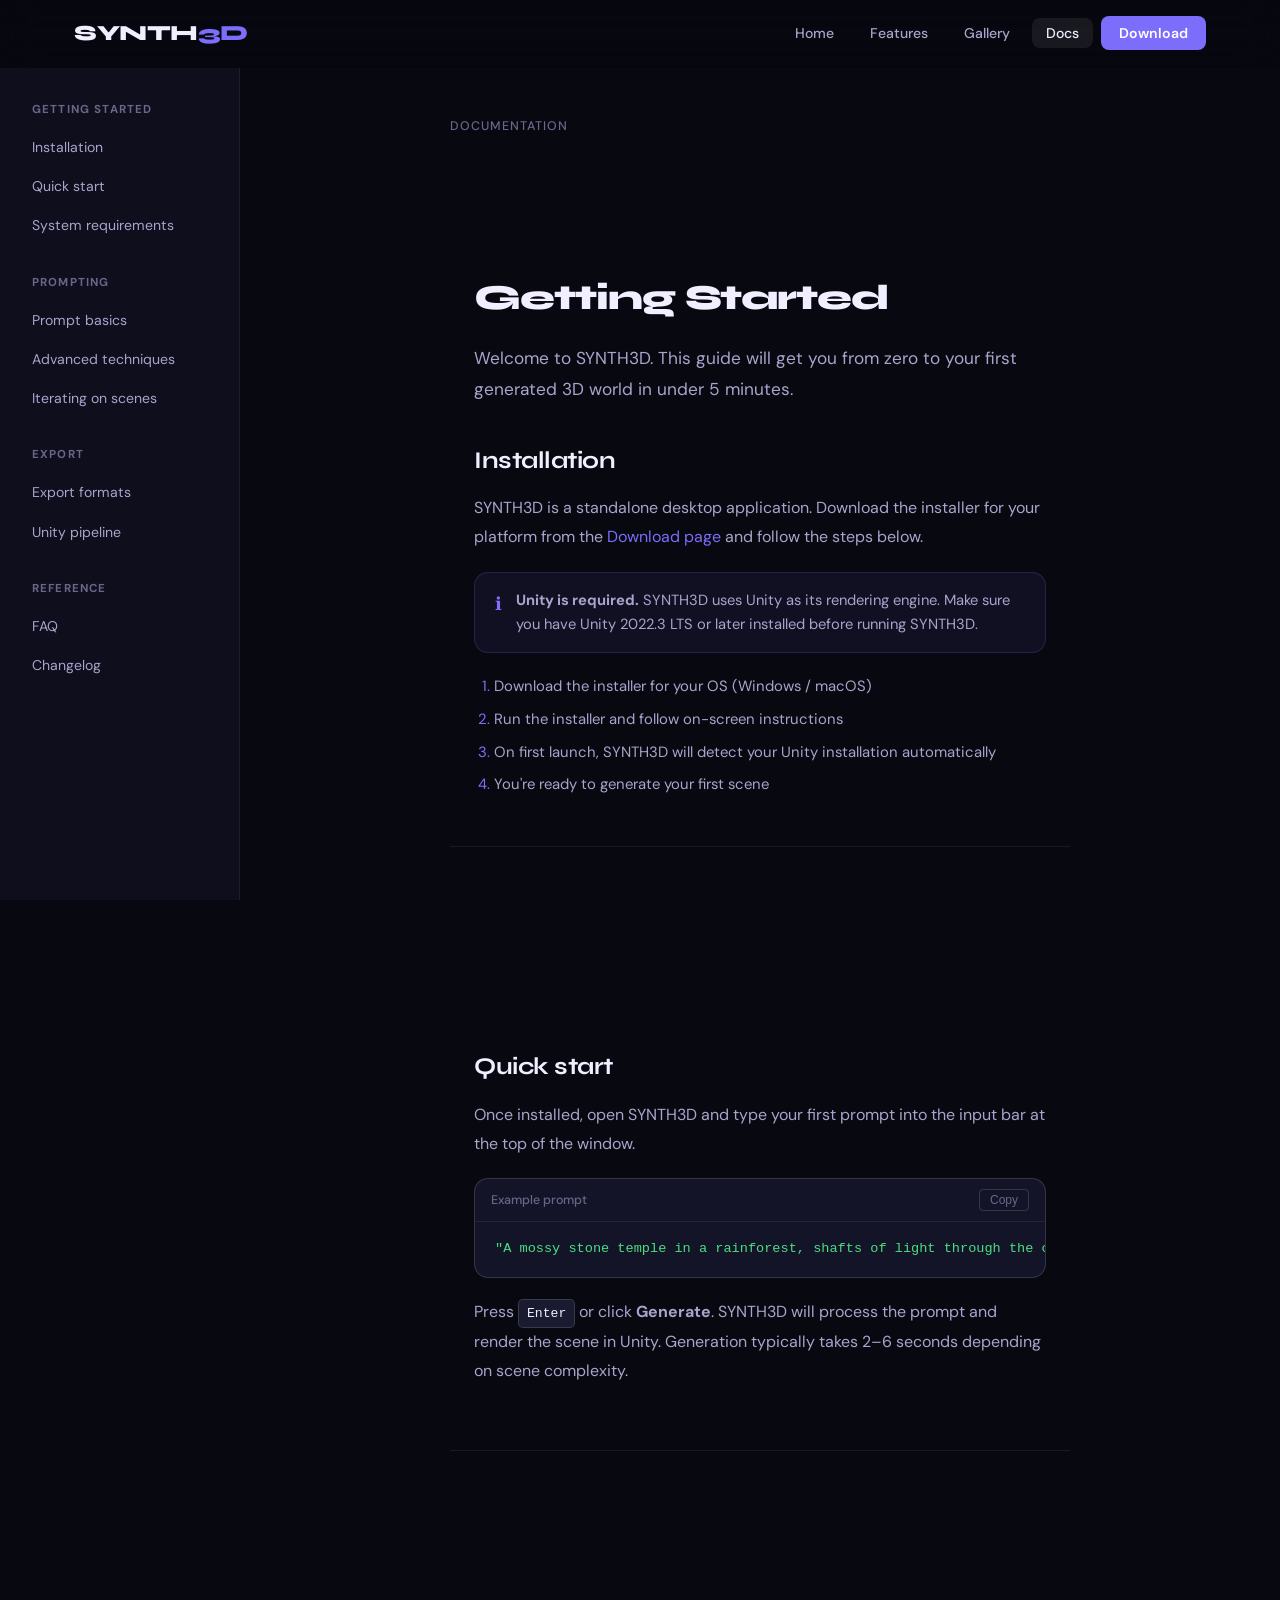
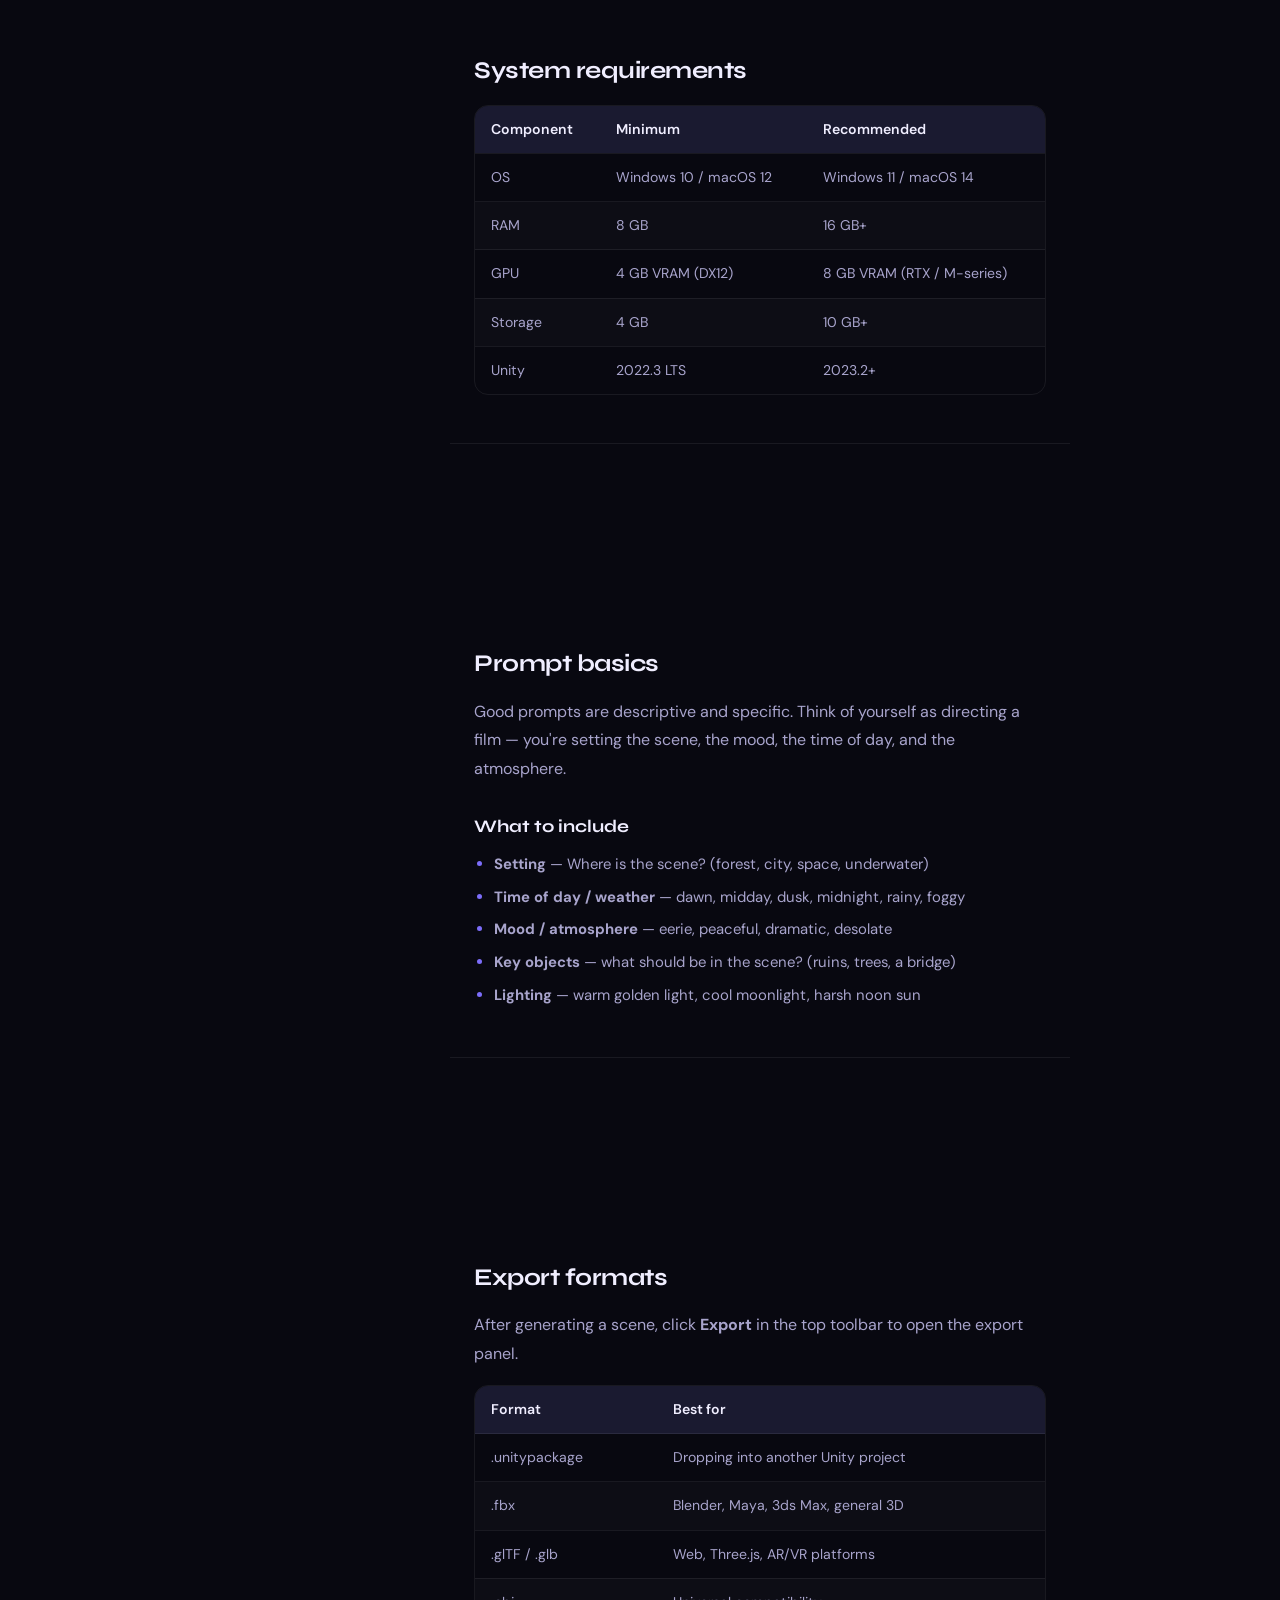
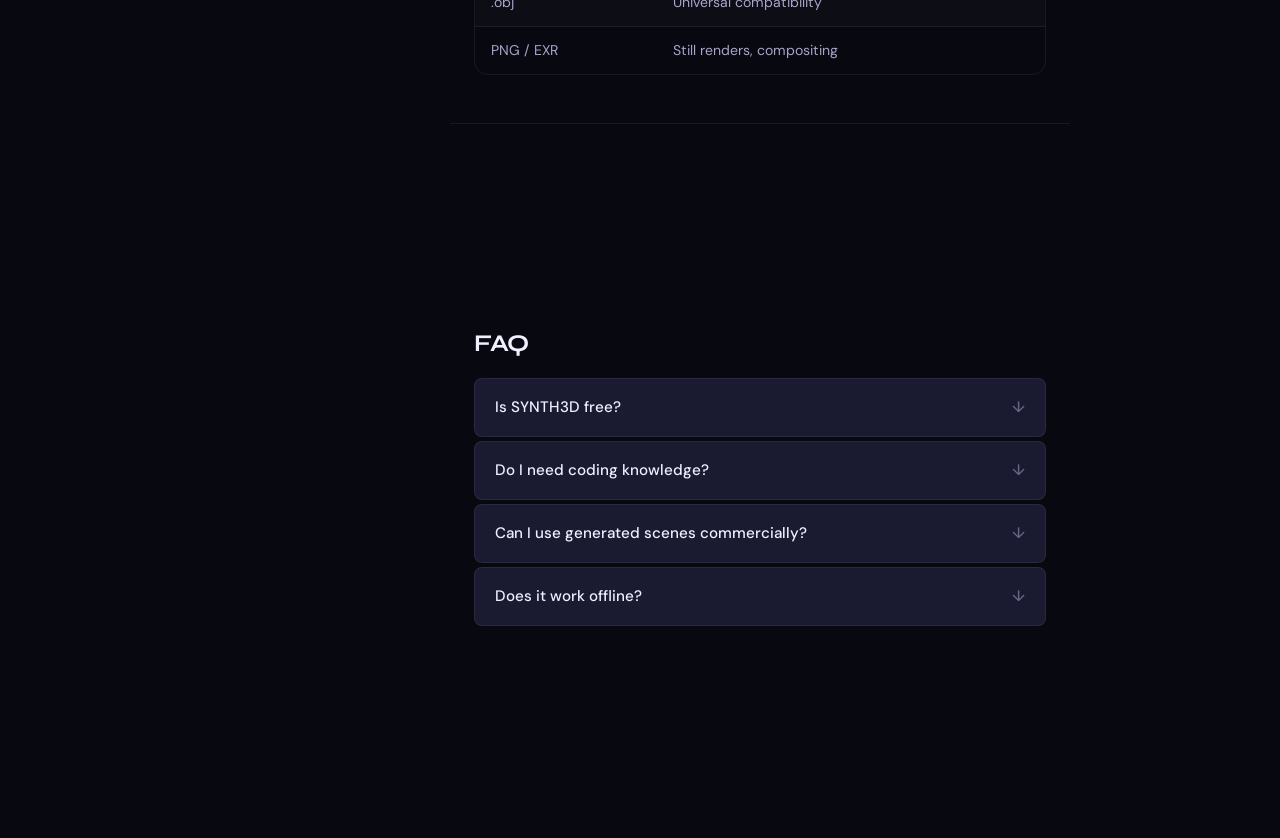
==== site/docs.html @ 8ee855f3 "base site" ====
<!DOCTYPE html>
<html lang="en">
<head>
  <meta charset="UTF-8" />
  <meta name="viewport" content="width=device-width, initial-scale=1.0" />
  <title>Documentation — SYNTH3D</title>
  <link rel="preconnect" href="https://fonts.googleapis.com" />
  <link rel="preconnect" href="https://fonts.gstatic.com" crossorigin />
  <link href="https://fonts.googleapis.com/css2?family=Syne:wght@400;600;700;800&family=DM+Sans:wght@300;400;500&display=swap" rel="stylesheet" />
  <link rel="stylesheet" href="styles.css" />
  <link rel="stylesheet" href="extra.css" />
</head>
<body>

  <nav id="navbar">
    <div class="nav-inner">
      <a href="index.html" class="nav-logo">SYNTH<span>3D</span></a>
      <ul class="nav-links">
        <li><a href="index.html">Home</a></li>
        <li><a href="features.html">Features</a></li>
        <li><a href="gallery.html">Gallery</a></li>
        <li><a href="docs.html" class="active">Docs</a></li>
        <li><a href="download.html" class="nav-cta">Download</a></li>
      </ul>
      <button class="hamburger" id="hamburger"><span></span><span></span><span></span></button>
    </div>
  </nav>
  <div class="mobile-menu" id="mobileMenu">
    <ul>
      <li><a href="index.html">Home</a></li>
      <li><a href="features.html">Features</a></li>
      <li><a href="gallery.html">Gallery</a></li>
      <li><a href="docs.html">Docs</a></li>
      <li><a href="download.html">Download</a></li>
    </ul>
  </div>

  <div class="docs-layout">
    <!-- Sidebar -->
    <aside class="docs-sidebar">
      <div class="docs-sidebar-inner">
        <div class="docs-sidebar-section">
          <p class="docs-sidebar-title">Getting Started</p>
          <ul>
            <li><a href="#install" class="docs-nav-link active">Installation</a></li>
            <li><a href="#quickstart" class="docs-nav-link">Quick start</a></li>
            <li><a href="#requirements" class="docs-nav-link">System requirements</a></li>
          </ul>
        </div>
        <div class="docs-sidebar-section">
          <p class="docs-sidebar-title">Prompting</p>
          <ul>
            <li><a href="#prompt-basics" class="docs-nav-link">Prompt basics</a></li>
            <li><a href="#advanced-prompts" class="docs-nav-link">Advanced techniques</a></li>
            <li><a href="#iteration" class="docs-nav-link">Iterating on scenes</a></li>
          </ul>
        </div>
        <div class="docs-sidebar-section">
          <p class="docs-sidebar-title">Export</p>
          <ul>
            <li><a href="#export-formats" class="docs-nav-link">Export formats</a></li>
            <li><a href="#unity-pipeline" class="docs-nav-link">Unity pipeline</a></li>
          </ul>
        </div>
        <div class="docs-sidebar-section">
          <p class="docs-sidebar-title">Reference</p>
          <ul>
            <li><a href="#faq" class="docs-nav-link">FAQ</a></li>
            <li><a href="#changelog" class="docs-nav-link">Changelog</a></li>
          </ul>
        </div>
      </div>
    </aside>

    <!-- Main content -->
    <main class="docs-main">
      <div class="docs-content">

        <div class="docs-breadcrumb">Documentation</div>

        <section id="install" class="docs-section">
          <h1>Getting Started</h1>
          <p class="docs-lead">Welcome to SYNTH3D. This guide will get you from zero to your first generated 3D world in under 5 minutes.</p>

          <h2>Installation</h2>
          <p>SYNTH3D is a standalone desktop application. Download the installer for your platform from the <a href="download.html" style="color:var(--accent);">Download page</a> and follow the steps below.</p>

          <div class="docs-callout">
            <div class="docs-callout-icon">ℹ</div>
            <div>
              <strong>Unity is required.</strong> SYNTH3D uses Unity as its rendering engine. Make sure you have Unity 2022.3 LTS or later installed before running SYNTH3D.
            </div>
          </div>

          <ol class="docs-list">
            <li>Download the installer for your OS (Windows / macOS)</li>
            <li>Run the installer and follow on-screen instructions</li>
            <li>On first launch, SYNTH3D will detect your Unity installation automatically</li>
            <li>You're ready to generate your first scene</li>
          </ol>
        </section>

        <section id="quickstart" class="docs-section">
          <h2>Quick start</h2>
          <p>Once installed, open SYNTH3D and type your first prompt into the input bar at the top of the window.</p>
          <div class="docs-code-block">
            <div class="docs-code-header">
              <span>Example prompt</span>
              <button class="docs-copy-btn" onclick="this.textContent='Copied!'">Copy</button>
            </div>
            <pre><code>"A mossy stone temple in a rainforest, shafts of light through the canopy, butterflies"</code></pre>
          </div>
          <p>Press <kbd>Enter</kbd> or click <strong>Generate</strong>. SYNTH3D will process the prompt and render the scene in Unity. Generation typically takes 2–6 seconds depending on scene complexity.</p>
        </section>

        <section id="requirements" class="docs-section">
          <h2>System requirements</h2>
          <div class="docs-table-wrap">
            <table class="docs-table">
              <thead>
                <tr><th>Component</th><th>Minimum</th><th>Recommended</th></tr>
              </thead>
              <tbody>
                <tr><td>OS</td><td>Windows 10 / macOS 12</td><td>Windows 11 / macOS 14</td></tr>
                <tr><td>RAM</td><td>8 GB</td><td>16 GB+</td></tr>
                <tr><td>GPU</td><td>4 GB VRAM (DX12)</td><td>8 GB VRAM (RTX / M-series)</td></tr>
                <tr><td>Storage</td><td>4 GB</td><td>10 GB+</td></tr>
                <tr><td>Unity</td><td>2022.3 LTS</td><td>2023.2+</td></tr>
              </tbody>
            </table>
          </div>
        </section>

        <section id="prompt-basics" class="docs-section">
          <h2>Prompt basics</h2>
          <p>Good prompts are descriptive and specific. Think of yourself as directing a film — you're setting the scene, the mood, the time of day, and the atmosphere.</p>

          <h3>What to include</h3>
          <ul class="docs-list docs-list-bullet">
            <li><strong>Setting</strong> — Where is the scene? (forest, city, space, underwater)</li>
            <li><strong>Time of day / weather</strong> — dawn, midday, dusk, midnight, rainy, foggy</li>
            <li><strong>Mood / atmosphere</strong> — eerie, peaceful, dramatic, desolate</li>
            <li><strong>Key objects</strong> — what should be in the scene? (ruins, trees, a bridge)</li>
            <li><strong>Lighting</strong> — warm golden light, cool moonlight, harsh noon sun</li>
          </ul>
        </section>

        <section id="export-formats" class="docs-section">
          <h2>Export formats</h2>
          <p>After generating a scene, click <strong>Export</strong> in the top toolbar to open the export panel.</p>
          <div class="docs-table-wrap">
            <table class="docs-table">
              <thead>
                <tr><th>Format</th><th>Best for</th></tr>
              </thead>
              <tbody>
                <tr><td>.unitypackage</td><td>Dropping into another Unity project</td></tr>
                <tr><td>.fbx</td><td>Blender, Maya, 3ds Max, general 3D</td></tr>
                <tr><td>.glTF / .glb</td><td>Web, Three.js, AR/VR platforms</td></tr>
                <tr><td>.obj</td><td>Universal compatibility</td></tr>
                <tr><td>PNG / EXR</td><td>Still renders, compositing</td></tr>
              </tbody>
            </table>
          </div>
        </section>

        <section id="faq" class="docs-section">
          <h2>FAQ</h2>
          <div class="docs-faq">
            <details class="faq-item">
              <summary>Is SYNTH3D free?</summary>
              <p>The beta is completely free. Future pricing will be announced before public launch.</p>
            </details>
            <details class="faq-item">
              <summary>Do I need coding knowledge?</summary>
              <p>No. SYNTH3D is a graphical application designed for creators of all backgrounds. You only need to write prompts in plain language.</p>
            </details>
            <details class="faq-item">
              <summary>Can I use generated scenes commercially?</summary>
              <p>Yes. Scenes you generate with SYNTH3D are yours to use however you like, including in commercial projects.</p>
            </details>
            <details class="faq-item">
              <summary>Does it work offline?</summary>
              <p>Scene generation requires an internet connection for the AI model. Rendering and export happen locally.</p>
            </details>
          </div>
        </section>

      </div>
    </main>
  </div>

  <script src="main.js"></script>
  <script>
    // Active docs nav link on scroll
    const sections = document.querySelectorAll('.docs-section');
    const navLinks = document.querySelectorAll('.docs-nav-link');
    window.addEventListener('scroll', () => {
      let current = '';
      sections.forEach(s => {
        if (window.scrollY >= s.offsetTop - 120) current = s.id;
      });
      navLinks.forEach(l => {
        l.classList.toggle('active', l.getAttribute('href') === '#' + current);
      });
    });
  </script>
</body>
</html>
---- site/styles.css ----
/* ============================================
   SYNTH3D — Global Stylesheet
   ============================================ */

   :root {
    --bg:        #080810;
    --bg-2:      #0e0e1c;
    --bg-3:      #141428;
    --surface:   #1a1a30;
    --border:    rgba(255,255,255,0.07);
    --border-hi: rgba(255,255,255,0.14);
  
    --accent:    #7c6dfa;
    --accent-2:  #a78bfa;
    --accent-glow: rgba(124, 109, 250, 0.35);
  
    --text:      #f0eeff;
    --text-2:    #a8a4cc;
    --text-3:    #6a668a;
  
    --font-display: 'Syne', sans-serif;
    --font-body:    'DM Sans', sans-serif;
  
    --radius-sm: 8px;
    --radius-md: 14px;
    --radius-lg: 22px;
  
    --nav-h: 68px;
    --max-w: 1180px;
  
    --transition: all 0.28s cubic-bezier(0.4, 0, 0.2, 1);
  }
  
  /* ── Reset ── */
  *, *::before, *::after { box-sizing: border-box; margin: 0; padding: 0; }
  html { scroll-behavior: smooth; }
  body {
    font-family: var(--font-body);
    background: var(--bg);
    color: var(--text);
    line-height: 1.65;
    -webkit-font-smoothing: antialiased;
    overflow-x: hidden;
  }
  a { color: inherit; text-decoration: none; }
  ul { list-style: none; }
  img { display: block; max-width: 100%; }
  
  /* ── Nav ── */
  #navbar {
    position: fixed;
    top: 0; left: 0; right: 0;
    z-index: 1000;
    height: var(--nav-h);
    background: rgba(8, 8, 16, 0.6);
    backdrop-filter: blur(18px);
    border-bottom: 1px solid transparent;
    transition: var(--transition);
  }
  #navbar.scrolled {
    border-bottom-color: var(--border);
    background: rgba(8, 8, 16, 0.88);
  }
  .nav-inner {
    max-width: var(--max-w);
    margin: 0 auto;
    padding: 0 24px;
    height: 100%;
    display: flex;
    align-items: center;
    justify-content: space-between;
  }
  .nav-logo {
    font-family: var(--font-display);
    font-size: 1.35rem;
    font-weight: 800;
    letter-spacing: -0.02em;
    color: var(--text);
  }
  .nav-logo span { color: var(--accent); }
  
  .nav-links {
    display: flex;
    gap: 8px;
    align-items: center;
  }
  .nav-links a {
    font-size: 0.88rem;
    font-weight: 500;
    color: var(--text-2);
    padding: 6px 14px;
    border-radius: var(--radius-sm);
    transition: var(--transition);
  }
  .nav-links a:hover, .nav-links a.active {
    color: var(--text);
    background: var(--border);
  }
  .nav-links .nav-cta {
    background: var(--accent);
    color: #fff;
    padding: 8px 18px;
    border-radius: var(--radius-sm);
    font-weight: 600;
  }
  .nav-links .nav-cta:hover {
    background: var(--accent-2);
    color: #fff;
  }
  
  .hamburger {
    display: none;
    flex-direction: column;
    gap: 5px;
    cursor: pointer;
    background: none;
    border: none;
    padding: 4px;
  }
  .hamburger span {
    display: block;
    width: 22px;
    height: 2px;
    background: var(--text);
    border-radius: 2px;
    transition: var(--transition);
  }
  .hamburger.open span:nth-child(1) { transform: translateY(7px) rotate(45deg); }
  .hamburger.open span:nth-child(2) { opacity: 0; }
  .hamburger.open span:nth-child(3) { transform: translateY(-7px) rotate(-45deg); }
  
  /* ── Mobile Menu ── */
  .mobile-menu {
    display: none;
    position: fixed;
    top: var(--nav-h);
    left: 0; right: 0;
    background: rgba(8,8,16,0.97);
    backdrop-filter: blur(18px);
    border-bottom: 1px solid var(--border);
    z-index: 999;
    padding: 20px 24px;
  }
  .mobile-menu.open { display: block; }
  .mobile-menu ul { display: flex; flex-direction: column; gap: 4px; }
  .mobile-menu a {
    display: block;
    padding: 12px 16px;
    font-size: 1rem;
    font-weight: 500;
    color: var(--text-2);
    border-radius: var(--radius-sm);
    transition: var(--transition);
  }
  .mobile-menu a:hover { color: var(--text); background: var(--border); }
  
  /* ── Hero ── */
  .hero {
    min-height: 100vh;
    padding-top: var(--nav-h);
    position: relative;
    display: flex;
    align-items: center;
    justify-content: space-between;
    max-width: var(--max-w);
    margin: 0 auto;
    padding-left: 24px;
    padding-right: 24px;
    gap: 40px;
    overflow: hidden;
  }
  
  .hero-bg {
    position: fixed;
    inset: 0;
    z-index: -1;
    pointer-events: none;
  }
  .grid-overlay {
    position: absolute;
    inset: 0;
    background-image:
      linear-gradient(rgba(124,109,250,0.04) 1px, transparent 1px),
      linear-gradient(90deg, rgba(124,109,250,0.04) 1px, transparent 1px);
    background-size: 44px 44px;
    mask-image: radial-gradient(ellipse 80% 60% at 50% 40%, black 20%, transparent 80%);
  }
  .orb {
    position: absolute;
    border-radius: 50%;
    filter: blur(100px);
    opacity: 0.2;
    animation: orbFloat 12s ease-in-out infinite;
  }
  .orb-1 {
    width: 600px; height: 600px;
    background: var(--accent);
    top: -150px; left: -100px;
    animation-duration: 14s;
  }
  .orb-2 {
    width: 400px; height: 400px;
    background: #3b82f6;
    bottom: 0; right: -100px;
    animation-duration: 10s;
    animation-delay: -5s;
  }
  .orb-3 {
    width: 300px; height: 300px;
    background: #ec4899;
    top: 50%; left: 50%;
    transform: translate(-50%,-50%);
    opacity: 0.08;
    animation-duration: 18s;
    animation-delay: -8s;
  }
  @keyframes orbFloat {
    0%,100% { transform: translate(0,0) scale(1); }
    33%      { transform: translate(30px,-20px) scale(1.04); }
    66%      { transform: translate(-20px,30px) scale(0.97); }
  }
  
  .hero-content {
    flex: 1;
    max-width: 540px;
    z-index: 1;
    padding-top: 40px;
    padding-bottom: 40px;
  }
  
  .hero-badge {
    display: inline-flex;
    align-items: center;
    gap: 8px;
    background: rgba(124,109,250,0.12);
    border: 1px solid rgba(124,109,250,0.25);
    color: var(--accent-2);
    font-size: 0.8rem;
    font-weight: 500;
    padding: 6px 14px;
    border-radius: 100px;
    margin-bottom: 28px;
    letter-spacing: 0.02em;
  }
  .badge-dot {
    width: 7px; height: 7px;
    background: var(--accent);
    border-radius: 50%;
    animation: pulse 2s ease-in-out infinite;
  }
  @keyframes pulse {
    0%,100% { opacity: 1; transform: scale(1); box-shadow: 0 0 0 0 var(--accent-glow); }
    50%      { opacity: 0.8; transform: scale(1.2); box-shadow: 0 0 0 6px transparent; }
  }
  
  .hero-title {
    font-family: var(--font-display);
    font-size: clamp(2.6rem, 5vw, 4rem);
    font-weight: 800;
    line-height: 1.08;
    letter-spacing: -0.03em;
    margin-bottom: 22px;
  }
  .gradient-text {
    background: linear-gradient(135deg, var(--accent) 0%, var(--accent-2) 50%, #93c5fd 100%);
    -webkit-background-clip: text;
    -webkit-text-fill-color: transparent;
    background-clip: text;
  }
  .hero-sub {
    font-size: 1.05rem;
    color: var(--text-2);
    max-width: 420px;
    margin-bottom: 36px;
    line-height: 1.7;
  }
  .hero-actions {
    display: flex;
    gap: 14px;
    flex-wrap: wrap;
    margin-bottom: 48px;
  }
  
  /* ── Buttons ── */
  .btn {
    display: inline-flex;
    align-items: center;
    gap: 8px;
    padding: 12px 26px;
    border-radius: var(--radius-sm);
    font-family: var(--font-body);
    font-size: 0.93rem;
    font-weight: 600;
    cursor: pointer;
    border: none;
    transition: var(--transition);
  }
  .btn-primary {
    background: var(--accent);
    color: #fff;
    box-shadow: 0 0 30px var(--accent-glow);
  }
  .btn-primary:hover {
    background: var(--accent-2);
    transform: translateY(-2px);
    box-shadow: 0 0 45px rgba(124,109,250,0.5);
    color: #fff;
  }
  .btn-ghost {
    background: var(--border);
    color: var(--text);
    border: 1px solid var(--border-hi);
  }
  .btn-ghost:hover {
    background: var(--surface);
    color: var(--text);
  }
  .btn-lg { padding: 16px 36px; font-size: 1rem; }
  
  /* ── Hero stats ── */
  .hero-stats {
    display: flex;
    align-items: center;
    gap: 24px;
  }
  .stat { display: flex; flex-direction: column; }
  .stat-num {
    font-family: var(--font-display);
    font-size: 1.5rem;
    font-weight: 700;
    color: var(--text);
  }
  .stat-label {
    font-size: 0.75rem;
    color: var(--text-3);
    font-weight: 500;
  }
  .stat-divider {
    width: 1px;
    height: 36px;
    background: var(--border-hi);
  }
  
  /* ── Hero visual ── */
  .hero-visual {
    flex: 1;
    max-width: 480px;
    z-index: 1;
    display: flex;
    flex-direction: column;
    gap: 20px;
    padding-top: 40px;
    padding-bottom: 40px;
  }
  
  .terminal-window {
    background: rgba(20, 20, 40, 0.85);
    border: 1px solid var(--border-hi);
    border-radius: var(--radius-md);
    overflow: hidden;
    backdrop-filter: blur(10px);
    box-shadow: 0 20px 60px rgba(0,0,0,0.5), inset 0 1px 0 rgba(255,255,255,0.06);
  }
  .terminal-bar {
    display: flex;
    align-items: center;
    gap: 6px;
    padding: 12px 16px;
    background: rgba(255,255,255,0.03);
    border-bottom: 1px solid var(--border);
  }
  .t-dot {
    width: 10px; height: 10px;
    border-radius: 50%;
  }
  .t-dot.red    { background: #ff5f57; }
  .t-dot.yellow { background: #febc2e; }
  .t-dot.green  { background: #28c840; }
  .t-title {
    flex: 1;
    text-align: center;
    font-size: 0.75rem;
    color: var(--text-3);
    font-family: 'Courier New', monospace;
  }
  .terminal-body {
    padding: 16px 20px;
    font-family: 'Courier New', monospace;
    font-size: 0.82rem;
    min-height: 120px;
  }
  .t-line { display: flex; gap: 8px; margin-bottom: 10px; }
  .t-prompt { color: var(--accent); }
  .t-cmd { color: var(--text); }
  .t-output { color: #4ade80; line-height: 1.8; }
  
  /* ── Typing animation ── */
  .typed {
    overflow: hidden;
    white-space: nowrap;
    border-right: 2px solid var(--accent);
    animation: typing 2.5s steps(60,end) forwards, blink .75s step-end infinite;
    max-width: 100%;
  }
  @keyframes typing {
    from { width: 0; }
    to   { width: 100%; }
  }
  @keyframes blink {
    50% { border-color: transparent; }
  }
  
  /* ── Render preview ── */
  .render-preview {
    height: 160px;
    background: linear-gradient(135deg, #0a0a1a, #1a1a40);
    border: 1px solid var(--border-hi);
    border-radius: var(--radius-md);
    display: flex;
    flex-direction: column;
    align-items: center;
    justify-content: center;
    gap: 12px;
    position: relative;
    overflow: hidden;
    opacity: 0;
    transition: opacity 1s ease 3.5s;
  }
  .render-preview.visible { opacity: 1; }
  .render-ring {
    width: 60px; height: 60px;
    border: 2px solid transparent;
    border-top-color: var(--accent);
    border-right-color: var(--accent-2);
    border-radius: 50%;
    animation: spin 1.2s linear infinite;
  }
  @keyframes spin { to { transform: rotate(360deg); } }
  .render-label {
    font-size: 0.78rem;
    color: var(--text-3);
    font-family: 'Courier New', monospace;
    letter-spacing: 0.05em;
  }
  
  /* ── Scroll hint ── */
  .scroll-hint {
    display: flex;
    flex-direction: column;
    align-items: center;
    gap: 8px;
    position: relative;
    z-index: 1;
    padding-bottom: 40px;
    color: var(--text-3);
    font-size: 0.75rem;
    letter-spacing: 0.08em;
    text-transform: uppercase;
  }
  .scroll-arrow {
    width: 20px; height: 20px;
    border-right: 2px solid var(--text-3);
    border-bottom: 2px solid var(--text-3);
    transform: rotate(45deg);
    animation: bounce 1.8s ease-in-out infinite;
  }
  @keyframes bounce {
    0%,100% { transform: rotate(45deg) translateY(0); }
    50%      { transform: rotate(45deg) translateY(5px); }
  }
  
  /* ── Feature Strip ── */
  .feature-strip {
    border-top: 1px solid var(--border);
    border-bottom: 1px solid var(--border);
    padding: 18px 0;
    overflow: hidden;
  }
  .strip-inner {
    display: flex;
    gap: 0;
    animation: marquee 20s linear infinite;
    width: max-content;
  }
  .strip-item {
    display: flex;
    align-items: center;
    gap: 10px;
    padding: 0 36px;
    white-space: nowrap;
    color: var(--text-2);
    font-size: 0.88rem;
    font-weight: 500;
    border-right: 1px solid var(--border);
  }
  .strip-icon { color: var(--accent); font-size: 0.6rem; }
  @keyframes marquee {
    0%   { transform: translateX(0); }
    100% { transform: translateX(-50%); }
  }
  
  /* ── Section base ── */
  section { padding: 100px 24px; }
  .section-header {
    max-width: var(--max-w);
    margin: 0 auto 60px;
    text-align: center;
  }
  .section-tag {
    font-size: 0.78rem;
    font-weight: 600;
    text-transform: uppercase;
    letter-spacing: 0.12em;
    color: var(--accent);
    margin-bottom: 14px;
  }
  .section-header h2 {
    font-family: var(--font-display);
    font-size: clamp(1.9rem, 3.5vw, 2.8rem);
    font-weight: 700;
    letter-spacing: -0.03em;
    margin-bottom: 16px;
  }
  .section-sub {
    color: var(--text-2);
    font-size: 1rem;
    max-width: 500px;
    margin: 0 auto;
  }
  
  /* ── Slider ── */
  .slider-section { background: var(--bg-2); }
  
  .slider-wrapper {
    max-width: var(--max-w);
    margin: 0 auto;
    position: relative;
    overflow: hidden;
  }
  .slider-track {
    display: flex;
    transition: transform 0.5s cubic-bezier(0.4, 0, 0.2, 1);
  }
  .slide {
    min-width: 100%;
    display: flex;
    gap: 28px;
    align-items: center;
    padding: 0 60px;
  }
  .slide-img {
    flex: 1;
    height: 360px;
    border-radius: var(--radius-lg);
    position: relative;
    overflow: hidden;
    border: 1px solid var(--border-hi);
  }
  .slide-overlay {
    position: absolute;
    inset: 0;
    display: flex;
    align-items: flex-end;
    padding: 28px;
    background: linear-gradient(to top, rgba(0,0,0,0.7) 0%, transparent 50%);
  }
  .scene-label-inner {
    display: flex;
    align-items: center;
    gap: 10px;
    color: rgba(255,255,255,0.9);
    font-size: 1rem;
    font-weight: 600;
    font-family: var(--font-display);
  }
  .scene-icon { font-size: 1.4rem; }
  
  /* Slide particles */
  .scene-particles { position: absolute; inset: 0; }
  .particle {
    position: absolute;
    width: 3px; height: 3px;
    background: rgba(255,255,255,0.5);
    border-radius: 50%;
    animation: floatParticle 6s ease-in-out infinite;
  }
  .particle:nth-child(1) { top: 20%; left: 30%; animation-delay: 0s; }
  .particle:nth-child(2) { top: 60%; left: 70%; animation-delay: -2s; }
  .particle:nth-child(3) { top: 40%; left: 50%; animation-delay: -4s; }
  .particle:nth-child(4) { top: 80%; left: 20%; animation-delay: -1s; }
  @keyframes floatParticle {
    0%,100% { transform: translateY(0); opacity: 0.4; }
    50%      { transform: translateY(-20px); opacity: 1; }
  }
  
  .slide-info {
    flex: 0 0 280px;
    display: flex;
    flex-direction: column;
    gap: 20px;
  }
  .slide-prompt {
    font-size: 1rem;
    color: var(--text-2);
    line-height: 1.6;
    font-style: italic;
    border-left: 2px solid var(--accent);
    padding-left: 14px;
  }
  .slide-meta {
    display: flex;
    gap: 12px;
    align-items: center;
  }
  .slide-time, .slide-engine {
    font-size: 0.78rem;
    font-weight: 600;
    padding: 5px 12px;
    border-radius: 100px;
    background: var(--border);
    color: var(--text-2);
  }
  .slide-time { color: #4ade80; background: rgba(74, 222, 128, 0.1); border: 1px solid rgba(74,222,128,0.2); }
  
  .slider-btn {
    position: absolute;
    top: 50%;
    transform: translateY(-50%);
    width: 42px; height: 42px;
    border-radius: 50%;
    background: var(--surface);
    border: 1px solid var(--border-hi);
    color: var(--text);
    font-size: 1.4rem;
    cursor: pointer;
    display: flex;
    align-items: center;
    justify-content: center;
    transition: var(--transition);
    z-index: 10;
  }
  .slider-btn:hover { background: var(--accent); border-color: var(--accent); }
  .slider-prev { left: 8px; }
  .slider-next { right: 8px; }
  
  .slider-dots {
    display: flex;
    justify-content: center;
    gap: 8px;
    margin-top: 28px;
  }
  .dot {
    width: 8px; height: 8px;
    border-radius: 50%;
    background: var(--border-hi);
    cursor: pointer;
    transition: var(--transition);
  }
  .dot.active {
    background: var(--accent);
    width: 24px;
    border-radius: 4px;
  }
  
  /* ── How it works ── */
  .how-section { background: var(--bg); }
  .steps-grid {
    max-width: var(--max-w);
    margin: 0 auto;
    display: flex;
    align-items: flex-start;
    gap: 16px;
  }
  .step-card {
    flex: 1;
    background: var(--bg-2);
    border: 1px solid var(--border);
    border-radius: var(--radius-lg);
    padding: 36px 32px;
    position: relative;
    overflow: hidden;
    transition: var(--transition);
  }
  .step-card:hover {
    border-color: var(--border-hi);
    transform: translateY(-4px);
    box-shadow: 0 20px 50px rgba(0,0,0,0.3);
  }
  .step-num {
    position: absolute;
    top: 20px; right: 24px;
    font-family: var(--font-display);
    font-size: 3.5rem;
    font-weight: 800;
    color: rgba(124,109,250,0.06);
    line-height: 1;
  }
  .step-icon-wrap {
    width: 50px; height: 50px;
    background: rgba(124,109,250,0.12);
    border: 1px solid rgba(124,109,250,0.2);
    border-radius: var(--radius-sm);
    display: flex;
    align-items: center;
    justify-content: center;
    font-size: 1.4rem;
    margin-bottom: 20px;
  }
  .step-card h3 {
    font-family: var(--font-display);
    font-size: 1.15rem;
    font-weight: 700;
    margin-bottom: 12px;
  }
  .step-card p { color: var(--text-2); font-size: 0.92rem; margin-bottom: 20px; }
  .step-example {
    font-size: 0.78rem;
    font-family: 'Courier New', monospace;
    color: var(--accent-2);
    background: rgba(124,109,250,0.07);
    padding: 10px 14px;
    border-radius: var(--radius-sm);
    border-left: 2px solid var(--accent);
    font-style: italic;
  }
  .step-bar {
    height: 4px;
    background: var(--border);
    border-radius: 2px;
    overflow: hidden;
  }
  .step-bar-fill {
    height: 100%;
    width: 0%;
    background: linear-gradient(90deg, var(--accent), var(--accent-2));
    border-radius: 2px;
    animation: fillBar 2s ease-in-out infinite 1s;
  }
  @keyframes fillBar {
    0%   { width: 0%; }
    70%  { width: 100%; }
    100% { width: 100%; }
  }
  .step-link {
    font-size: 0.88rem;
    font-weight: 600;
    color: var(--accent);
    transition: var(--transition);
  }
  .step-link:hover { color: var(--accent-2); letter-spacing: 0.01em; }
  
  .step-connector {
    font-size: 1.5rem;
    color: var(--text-3);
    padding-top: 80px;
    flex-shrink: 0;
  }
  
  /* ── Features grid ── */
  .features-section { background: var(--bg-2); }
  .features-grid {
    max-width: var(--max-w);
    margin: 0 auto;
    display: grid;
    grid-template-columns: repeat(3, 1fr);
    grid-template-rows: auto auto;
    gap: 16px;
  }
  .feature-card {
    border-radius: var(--radius-lg);
    overflow: hidden;
    position: relative;
    border: 1px solid var(--border);
    transition: var(--transition);
    min-height: 220px;
  }
  .feature-card:hover { border-color: var(--border-hi); transform: translateY(-3px); }
  .feature-card-large {
    grid-column: 1 / 3;
    min-height: 280px;
  }
  .feature-card-bg {
    position: absolute;
    inset: 0;
    opacity: 0.6;
  }
  .feature-card-content {
    position: relative;
    z-index: 1;
    padding: 32px;
    height: 100%;
    display: flex;
    flex-direction: column;
    justify-content: space-between;
  }
  .feature-tag {
    font-size: 0.72rem;
    font-weight: 600;
    text-transform: uppercase;
    letter-spacing: 0.1em;
    color: var(--accent-2);
    margin-bottom: 12px;
  }
  .feature-card h3 {
    font-family: var(--font-display);
    font-size: 1.25rem;
    font-weight: 700;
    margin-bottom: 10px;
    color: var(--text);
  }
  .feature-card p { color: var(--text-2); font-size: 0.9rem; }
  .code-chip {
    display: inline-block;
    background: rgba(0,0,0,0.4);
    border: 1px solid rgba(255,255,255,0.1);
    color: #4ade80;
    font-family: 'Courier New', monospace;
    font-size: 0.8rem;
    padding: 10px 16px;
    border-radius: var(--radius-sm);
    margin-top: 20px;
  }
  
  /* ── CTA ── */
  .cta-section {
    background: var(--bg);
    text-align: center;
    padding: 120px 24px;
  }
  .cta-inner {
    max-width: 600px;
    margin: 0 auto;
    position: relative;
  }
  .cta-orb {
    position: absolute;
    width: 400px; height: 400px;
    background: var(--accent);
    border-radius: 50%;
    filter: blur(120px);
    opacity: 0.12;
    top: 50%; left: 50%;
    transform: translate(-50%,-50%);
    pointer-events: none;
  }
  .cta-tag {
    font-size: 0.78rem;
    font-weight: 600;
    text-transform: uppercase;
    letter-spacing: 0.12em;
    color: var(--accent);
    margin-bottom: 16px;
  }
  .cta-title {
    font-family: var(--font-display);
    font-size: clamp(2rem, 4vw, 3rem);
    font-weight: 800;
    letter-spacing: -0.03em;
    margin-bottom: 16px;
  }
  .cta-sub {
    color: var(--text-2);
    font-size: 1rem;
    margin-bottom: 36px;
  }
  .cta-note {
    margin-top: 16px;
    font-size: 0.8rem;
    color: var(--text-3);
  }
  
  /* ── Footer ── */
  .footer {
    background: var(--bg-2);
    border-top: 1px solid var(--border);
    padding: 60px 24px 0;
  }
  .footer-inner {
    max-width: var(--max-w);
    margin: 0 auto;
    display: flex;
    gap: 60px;
    justify-content: space-between;
    padding-bottom: 48px;
    border-bottom: 1px solid var(--border);
  }
  .footer-brand { max-width: 240px; }
  .footer-brand p {
    color: var(--text-3);
    font-size: 0.88rem;
    margin-top: 12px;
    line-height: 1.6;
  }
  .footer-links { display: flex; gap: 48px; }
  .footer-col h4 {
    font-family: var(--font-display);
    font-size: 0.85rem;
    font-weight: 700;
    text-transform: uppercase;
    letter-spacing: 0.08em;
    color: var(--text-3);
    margin-bottom: 16px;
  }
  .footer-col ul { display: flex; flex-direction: column; gap: 10px; }
  .footer-col a {
    font-size: 0.9rem;
    color: var(--text-2);
    transition: var(--transition);
  }
  .footer-col a:hover { color: var(--text); }
  .footer-bottom {
    max-width: var(--max-w);
    margin: 0 auto;
    padding: 20px 0;
    font-size: 0.8rem;
    color: var(--text-3);
  }
  
  /* ── Responsive ── */
  @media (max-width: 900px) {
    .hero {
      flex-direction: column;
      text-align: center;
      align-items: center;
      padding-top: calc(var(--nav-h) + 40px);
    }
    .hero-badge { align-self: center; }
    .hero-content { max-width: 100%; }
    .hero-sub { margin: 0 auto 36px; }
    .hero-actions { justify-content: center; }
    .hero-stats { justify-content: center; }
    .hero-visual { max-width: 100%; width: 100%; }
  
    .steps-grid { flex-direction: column; }
    .step-connector { display: none; }
  
    .features-grid { grid-template-columns: 1fr; }
    .feature-card-large { grid-column: 1; }
  
    .slide { flex-direction: column; padding: 0 50px; }
    .slide-info { flex: unset; width: 100%; }
  
    .footer-inner { flex-direction: column; gap: 32px; }
    .footer-links { flex-wrap: wrap; gap: 28px; }
  
    .nav-links { display: none; }
    .hamburger { display: flex; }
  }
  
  @media (max-width: 600px) {
    section { padding: 70px 20px; }
    .slide { padding: 0 44px; }
    .slide-img { height: 240px; }
    .hero-title { font-size: 2.2rem; }
  }
---- site/extra.css ----
/* ============================================
   SYNTH3D — extra.css
   Additional styles for inner pages
   ============================================ */

/* ── Page Hero (inner pages) ── */
.page-hero {
    padding-top: calc(var(--nav-h) + 80px);
    padding-bottom: 80px;
    padding-left: 24px;
    padding-right: 24px;
    text-align: center;
    position: relative;
    overflow: hidden;
  }
  .page-hero-content {
    max-width: 700px;
    margin: 0 auto;
    position: relative;
    z-index: 1;
  }
  .page-hero h1 {
    font-family: var(--font-display);
    font-size: clamp(2.2rem, 4.5vw, 3.4rem);
    font-weight: 800;
    letter-spacing: -0.03em;
    margin-bottom: 20px;
    line-height: 1.1;
  }
  .page-hero .hero-sub {
    margin-top: 0;
    margin-bottom: 0;
  }
  
  /* ── Features detail (features.html) ── */
  .features-detail-grid {
    max-width: var(--max-w);
    margin: 0 auto;
    padding: 0 24px;
    display: flex;
    flex-direction: column;
    gap: 80px;
    padding-bottom: 100px;
  }
  .feature-detail-row {
    display: flex;
    gap: 60px;
    align-items: center;
  }
  .feature-detail-row-reverse { flex-direction: row-reverse; }
  .fd-text { flex: 1; }
  .fd-text h2 {
    font-family: var(--font-display);
    font-size: 1.8rem;
    font-weight: 700;
    letter-spacing: -0.02em;
    margin-bottom: 16px;
    margin-top: 10px;
  }
  .fd-text p {
    color: var(--text-2);
    line-height: 1.75;
    margin-bottom: 20px;
  }
  .fd-list {
    display: flex;
    flex-direction: column;
    gap: 10px;
    color: var(--text-2);
    font-size: 0.93rem;
  }
  .fd-list li { display: flex; gap: 8px; align-items: flex-start; }
  .fd-visual { flex: 1; }
  @media (max-width: 800px) {
    .feature-detail-row, .feature-detail-row-reverse { flex-direction: column; }
    .fd-visual { width: 100%; }
  }
  
  /* ── Gallery (gallery.html) ── */
  .gallery-filter {
    display: flex;
    gap: 8px;
    max-width: var(--max-w);
    margin: 0 auto 40px;
    padding: 0 24px;
    flex-wrap: wrap;
  }
  .gf-btn {
    padding: 8px 18px;
    border-radius: 100px;
    border: 1px solid var(--border-hi);
    background: none;
    color: var(--text-2);
    font-family: var(--font-body);
    font-size: 0.85rem;
    font-weight: 500;
    cursor: pointer;
    transition: var(--transition);
  }
  .gf-btn.active, .gf-btn:hover {
    background: var(--accent);
    border-color: var(--accent);
    color: #fff;
  }
  
  .gallery-grid {
    max-width: var(--max-w);
    margin: 0 auto;
    padding: 0 24px 100px;
    display: grid;
    grid-template-columns: repeat(3, 1fr);
    grid-auto-rows: 240px;
    gap: 16px;
  }
  .gallery-card {
    border-radius: var(--radius-md);
    overflow: hidden;
    cursor: pointer;
    transition: var(--transition);
  }
  .gallery-card:hover { transform: scale(1.02); z-index: 2; }
  .gallery-card-wide { grid-column: span 2; }
  .gallery-card-tall { grid-row: span 2; }
  .gallery-img {
    width: 100%;
    height: 100%;
    position: relative;
    border: 1px solid var(--border);
    border-radius: var(--radius-md);
    overflow: hidden;
  }
  .gallery-overlay {
    position: absolute;
    inset: 0;
    background: linear-gradient(to top, rgba(0,0,0,0.85) 0%, transparent 55%);
    display: flex;
    flex-direction: column;
    justify-content: flex-end;
    padding: 20px;
    opacity: 0;
    transition: var(--transition);
  }
  .gallery-card:hover .gallery-overlay { opacity: 1; }
  .gallery-prompt {
    font-style: italic;
    font-size: 0.84rem;
    color: rgba(255,255,255,0.9);
    margin-bottom: 10px;
    line-height: 1.5;
  }
  .gallery-tags { display: flex; gap: 8px; }
  .gallery-tags span {
    font-size: 0.72rem;
    font-weight: 600;
    padding: 3px 10px;
    background: rgba(255,255,255,0.1);
    border: 1px solid rgba(255,255,255,0.15);
    border-radius: 100px;
    color: rgba(255,255,255,0.8);
  }
  @media (max-width: 700px) {
    .gallery-grid { grid-template-columns: 1fr 1fr; grid-auto-rows: 180px; }
    .gallery-card-wide { grid-column: span 2; }
    .gallery-card-tall { grid-row: span 1; }
  }
  @media (max-width: 480px) {
    .gallery-grid { grid-template-columns: 1fr; }
    .gallery-card-wide { grid-column: span 1; }
  }
  
  /* ── Docs layout ── */
  .docs-layout {
    display: flex;
    min-height: 100vh;
    padding-top: var(--nav-h);
  }
  .docs-sidebar {
    width: 240px;
    flex-shrink: 0;
    border-right: 1px solid var(--border);
    position: sticky;
    top: var(--nav-h);
    height: calc(100vh - var(--nav-h));
    overflow-y: auto;
    background: var(--bg-2);
  }
  .docs-sidebar-inner { padding: 32px 20px; }
  .docs-sidebar-section { margin-bottom: 28px; }
  .docs-sidebar-title {
    font-size: 0.72rem;
    font-weight: 700;
    text-transform: uppercase;
    letter-spacing: 0.1em;
    color: var(--text-3);
    margin-bottom: 10px;
    padding-left: 12px;
  }
  .docs-nav-link {
    display: block;
    padding: 7px 12px;
    font-size: 0.88rem;
    color: var(--text-2);
    border-radius: var(--radius-sm);
    transition: var(--transition);
    margin-bottom: 2px;
  }
  .docs-nav-link:hover { color: var(--text); background: var(--border); }
  .docs-nav-link.active { color: var(--accent); background: rgba(124,109,250,0.08); }
  
  .docs-main {
    flex: 1;
    min-width: 0;
    overflow-y: auto;
  }
  .docs-content {
    max-width: 700px;
    margin: 0 auto;
    padding: 48px 40px 100px;
  }
  .docs-breadcrumb {
    font-size: 0.78rem;
    color: var(--text-3);
    margin-bottom: 32px;
    font-weight: 500;
    text-transform: uppercase;
    letter-spacing: 0.08em;
  }
  .docs-section {
    margin-bottom: 64px;
    padding-bottom: 48px;
    border-bottom: 1px solid var(--border);
  }
  .docs-section:last-child { border-bottom: none; }
  .docs-section h1 {
    font-family: var(--font-display);
    font-size: 2.2rem;
    font-weight: 800;
    letter-spacing: -0.03em;
    margin-bottom: 16px;
  }
  .docs-section h2 {
    font-family: var(--font-display);
    font-size: 1.5rem;
    font-weight: 700;
    letter-spacing: -0.02em;
    margin-bottom: 14px;
    margin-top: 36px;
  }
  .docs-section h3 {
    font-family: var(--font-display);
    font-size: 1.1rem;
    font-weight: 700;
    margin-bottom: 10px;
    margin-top: 28px;
  }
  .docs-section p {
    color: var(--text-2);
    line-height: 1.8;
    margin-bottom: 16px;
  }
  .docs-lead {
    font-size: 1.08rem;
    color: var(--text-2);
    line-height: 1.75;
    margin-bottom: 32px;
  }
  
  .docs-callout {
    display: flex;
    gap: 14px;
    background: rgba(124,109,250,0.08);
    border: 1px solid rgba(124,109,250,0.2);
    border-radius: var(--radius-md);
    padding: 16px 20px;
    margin: 20px 0;
    font-size: 0.92rem;
    color: var(--text-2);
    line-height: 1.6;
  }
  .docs-callout-icon {
    font-size: 1.1rem;
    color: var(--accent);
    flex-shrink: 0;
    margin-top: 1px;
  }
  .docs-list {
    color: var(--text-2);
    font-size: 0.93rem;
    line-height: 1.8;
    padding-left: 20px;
    display: flex;
    flex-direction: column;
    gap: 6px;
  }
  .docs-list-bullet { list-style: disc; }
  .docs-list li::marker { color: var(--accent); }
  
  .docs-code-block {
    background: var(--bg-3);
    border: 1px solid var(--border-hi);
    border-radius: var(--radius-md);
    overflow: hidden;
    margin: 20px 0;
  }
  .docs-code-header {
    display: flex;
    justify-content: space-between;
    align-items: center;
    padding: 10px 16px;
    border-bottom: 1px solid var(--border);
    font-size: 0.78rem;
    color: var(--text-3);
    font-weight: 500;
  }
  .docs-copy-btn {
    background: none;
    border: 1px solid var(--border-hi);
    color: var(--text-3);
    font-size: 0.75rem;
    padding: 3px 10px;
    border-radius: 4px;
    cursor: pointer;
    transition: var(--transition);
  }
  .docs-copy-btn:hover { color: var(--text); border-color: var(--text-3); }
  .docs-code-block pre {
    padding: 16px 20px;
    margin: 0;
    font-family: 'Courier New', monospace;
    font-size: 0.85rem;
    color: #4ade80;
    overflow-x: auto;
  }
  .docs-code-block code { font-family: inherit; }
  
  kbd {
    display: inline-block;
    padding: 2px 8px;
    background: var(--surface);
    border: 1px solid var(--border-hi);
    border-radius: 5px;
    font-family: 'Courier New', monospace;
    font-size: 0.82rem;
    color: var(--text);
  }
  
  .docs-table-wrap { overflow-x: auto; border-radius: var(--radius-md); border: 1px solid var(--border); }
  .docs-table {
    width: 100%;
    border-collapse: collapse;
    font-size: 0.88rem;
  }
  .docs-table th {
    padding: 12px 16px;
    background: var(--surface);
    color: var(--text);
    font-weight: 600;
    text-align: left;
    border-bottom: 1px solid var(--border);
  }
  .docs-table td {
    padding: 12px 16px;
    color: var(--text-2);
    border-bottom: 1px solid var(--border);
  }
  .docs-table tr:last-child td { border-bottom: none; }
  .docs-table tr:nth-child(even) td { background: rgba(255,255,255,0.02); }
  
  .docs-faq { display: flex; flex-direction: column; gap: 4px; }
  .faq-item {
    background: var(--surface);
    border: 1px solid var(--border);
    border-radius: var(--radius-sm);
    overflow: hidden;
    transition: var(--transition);
  }
  .faq-item[open] { border-color: var(--border-hi); }
  .faq-item summary {
    padding: 16px 20px;
    cursor: pointer;
    font-weight: 500;
    color: var(--text);
    list-style: none;
    display: flex;
    justify-content: space-between;
    align-items: center;
    font-size: 0.95rem;
  }
  .faq-item summary::after { content: '↓'; color: var(--text-3); transition: var(--transition); }
  .faq-item[open] summary::after { transform: rotate(180deg); }
  .faq-item p { padding: 0 20px 16px; color: var(--text-2); font-size: 0.92rem; line-height: 1.7; }
  
  @media (max-width: 768px) {
    .docs-layout { flex-direction: column; }
    .docs-sidebar { width: 100%; height: auto; position: relative; top: 0; }
    .docs-sidebar-inner { display: flex; gap: 24px; overflow-x: auto; padding: 16px 20px; }
    .docs-sidebar-section { flex-shrink: 0; margin-bottom: 0; }
    .docs-content { padding: 32px 20px 80px; }
  }
  
  /* ── Download (download.html) ── */
  .download-cards {
    max-width: var(--max-w);
    margin: 0 auto;
    padding: 0 24px 80px;
    display: flex;
    gap: 16px;
    align-items: flex-start;
  }
  .download-card {
    flex: 1;
    background: var(--bg-2);
    border: 1px solid var(--border);
    border-radius: var(--radius-lg);
    padding: 32px 28px;
    display: flex;
    flex-direction: column;
    gap: 8px;
    transition: var(--transition);
  }
  .download-card:hover { border-color: var(--border-hi); }
  .download-card-featured {
    border-color: rgba(124,109,250,0.4);
    background: rgba(124,109,250,0.05);
    box-shadow: 0 0 40px rgba(124,109,250,0.08);
  }
  .download-icon { font-size: 2.4rem; margin-bottom: 4px; }
  .download-os {
    font-family: var(--font-display);
    font-size: 1.4rem;
    font-weight: 700;
  }
  .download-version {
    font-size: 0.82rem;
    color: var(--accent-2);
    font-weight: 600;
  }
  .download-size {
    font-size: 0.82rem;
    color: var(--text-3);
    margin-bottom: 4px;
  }
  .download-req {
    font-size: 0.78rem;
    color: var(--text-3);
    margin-top: 8px;
    line-height: 1.5;
  }
  .coming-soon-banner {
    max-width: 600px;
    margin: 0 auto 40px;
    padding: 0 24px;
  }
  .coming-soon-inner {
    display: flex;
    align-items: flex-start;
    gap: 16px;
    background: rgba(124,109,250,0.08);
    border: 1px solid rgba(124,109,250,0.25);
    border-radius: var(--radius-md);
    padding: 20px 24px;
    color: var(--text);
  }
  @media (max-width: 700px) {
    .download-cards { flex-direction: column; }
  }
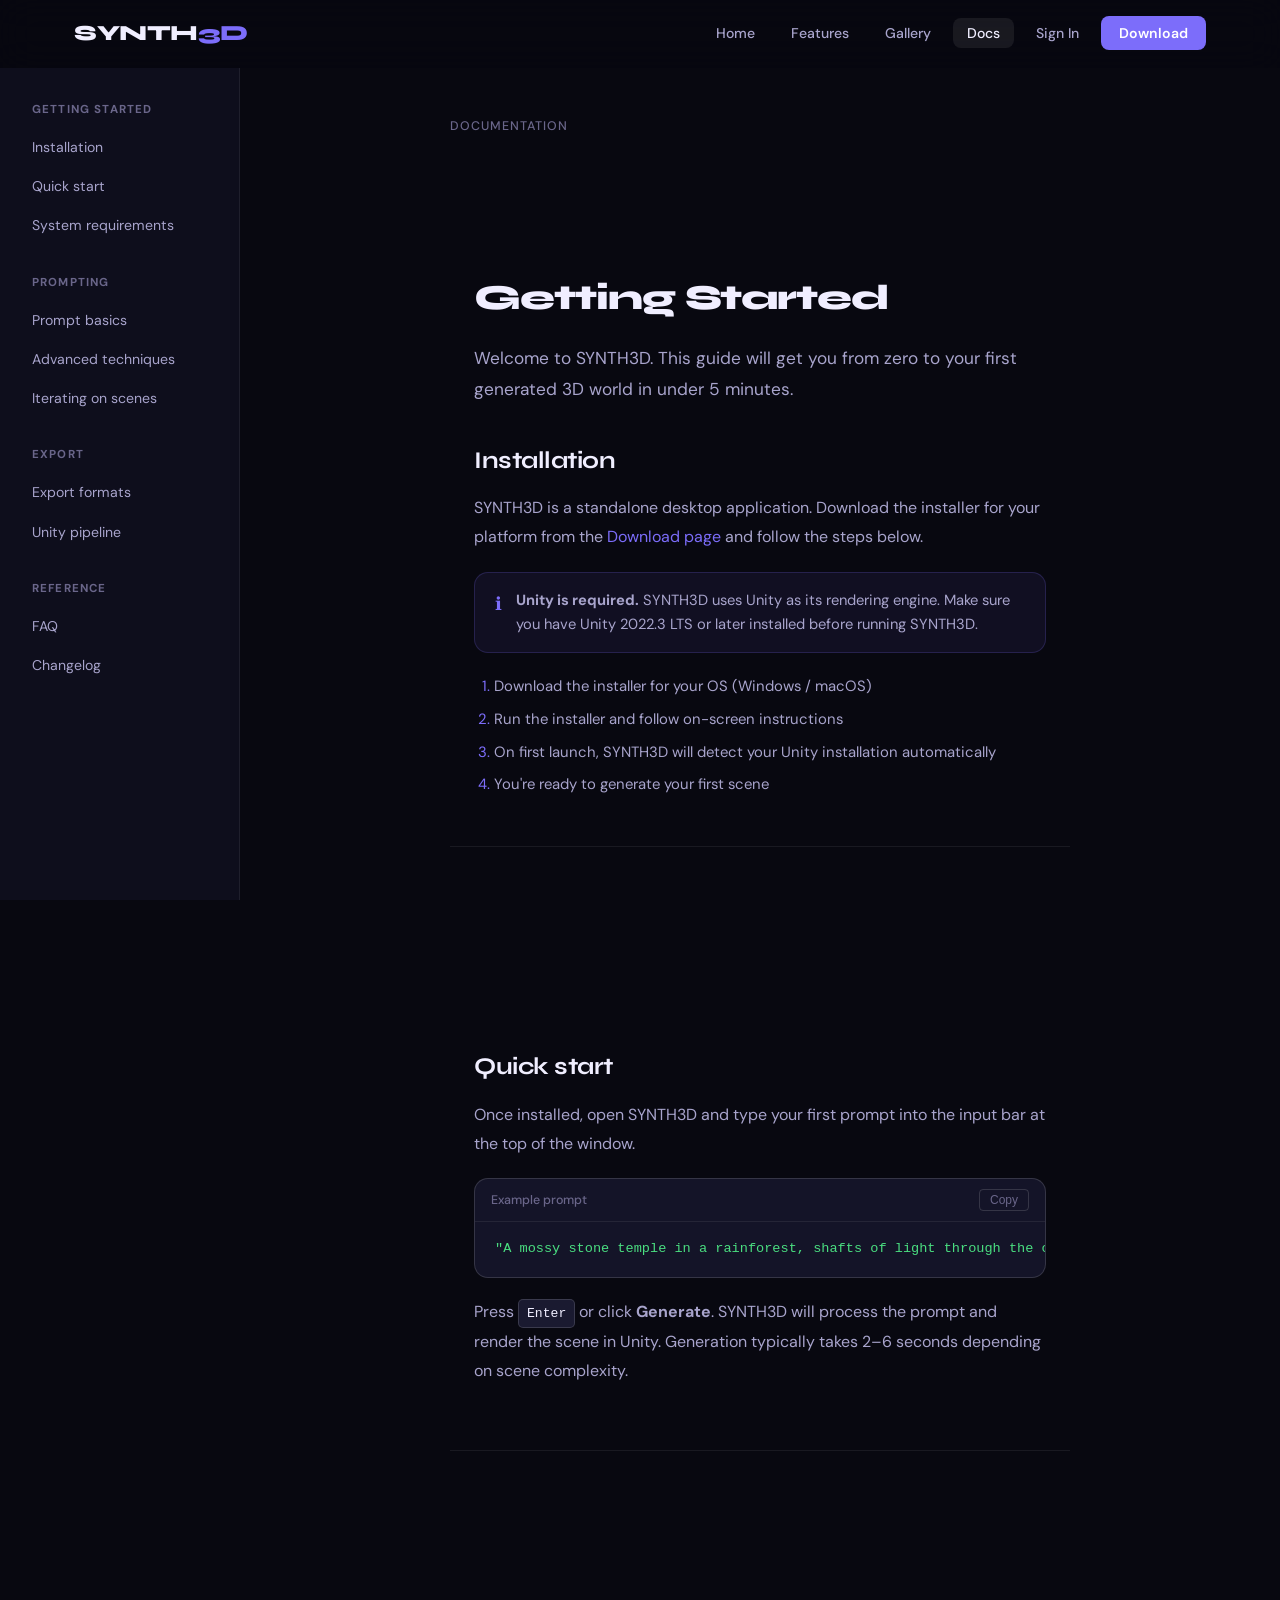
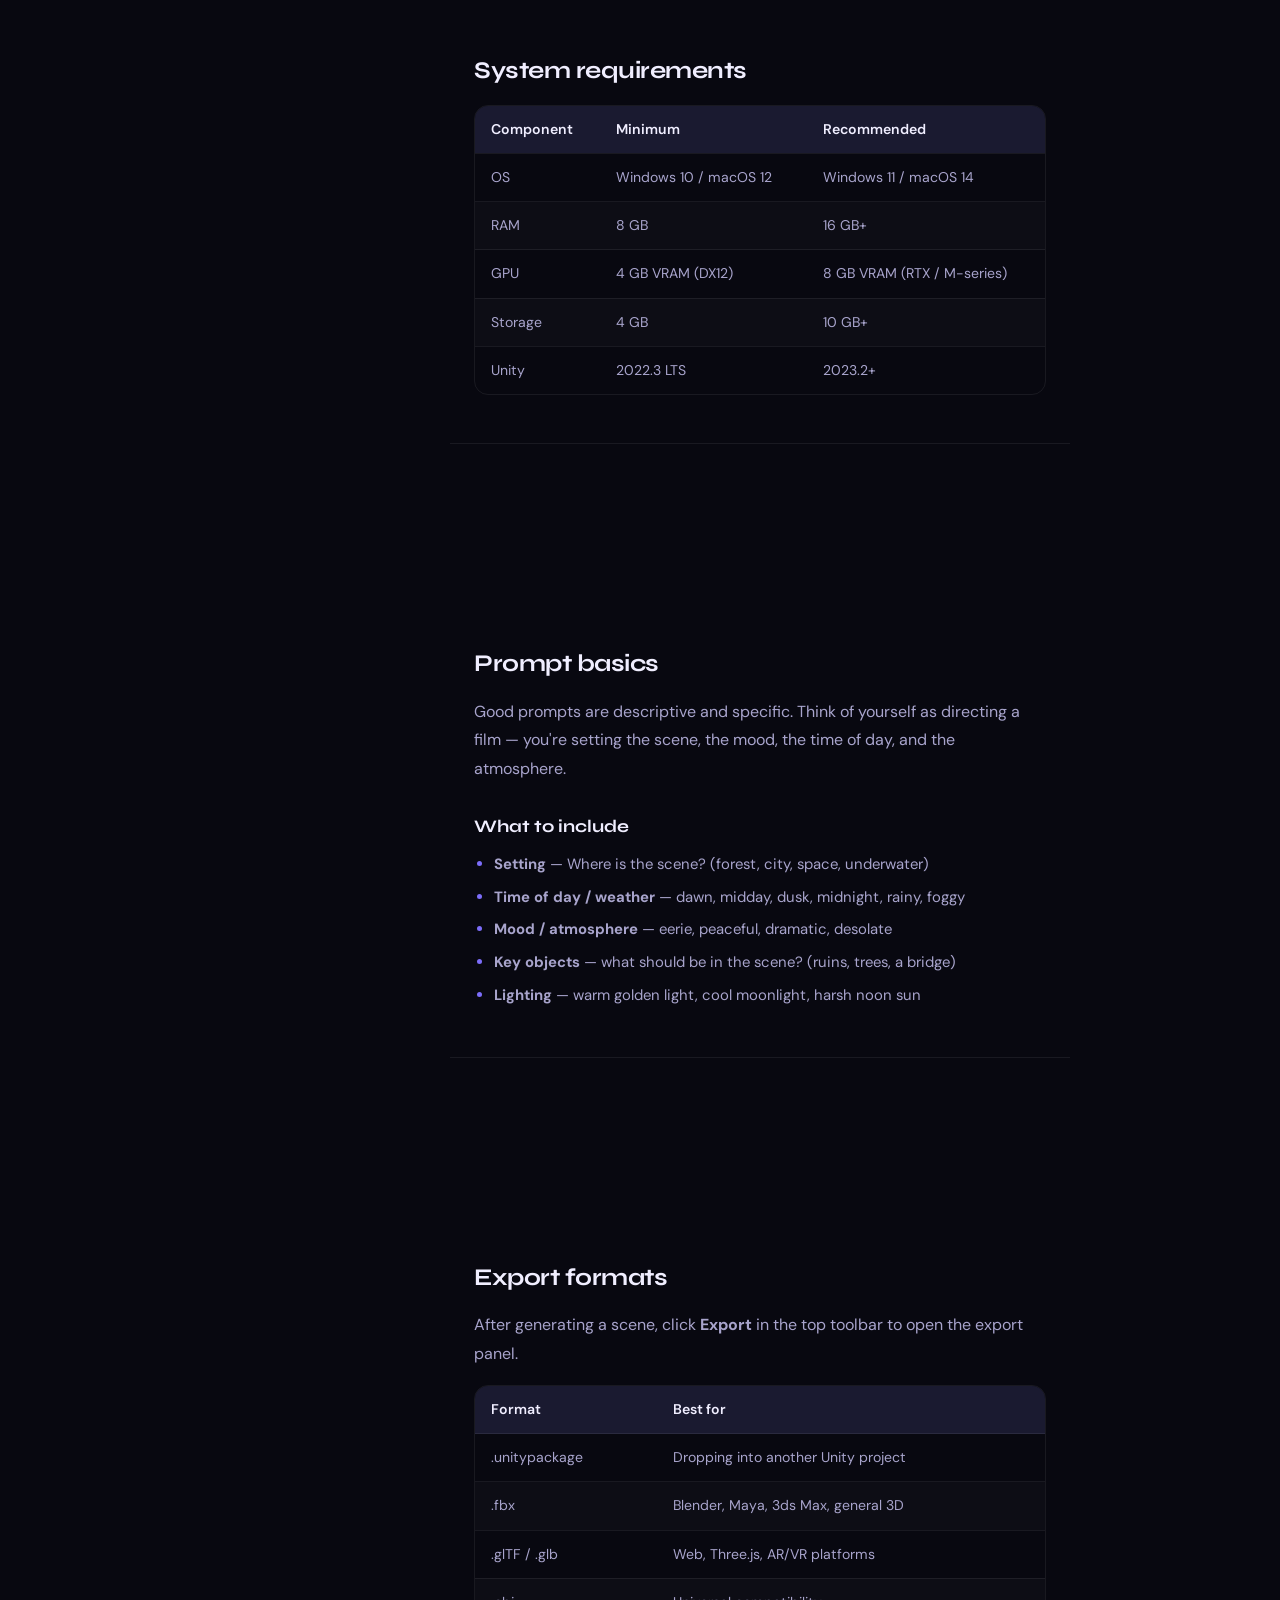
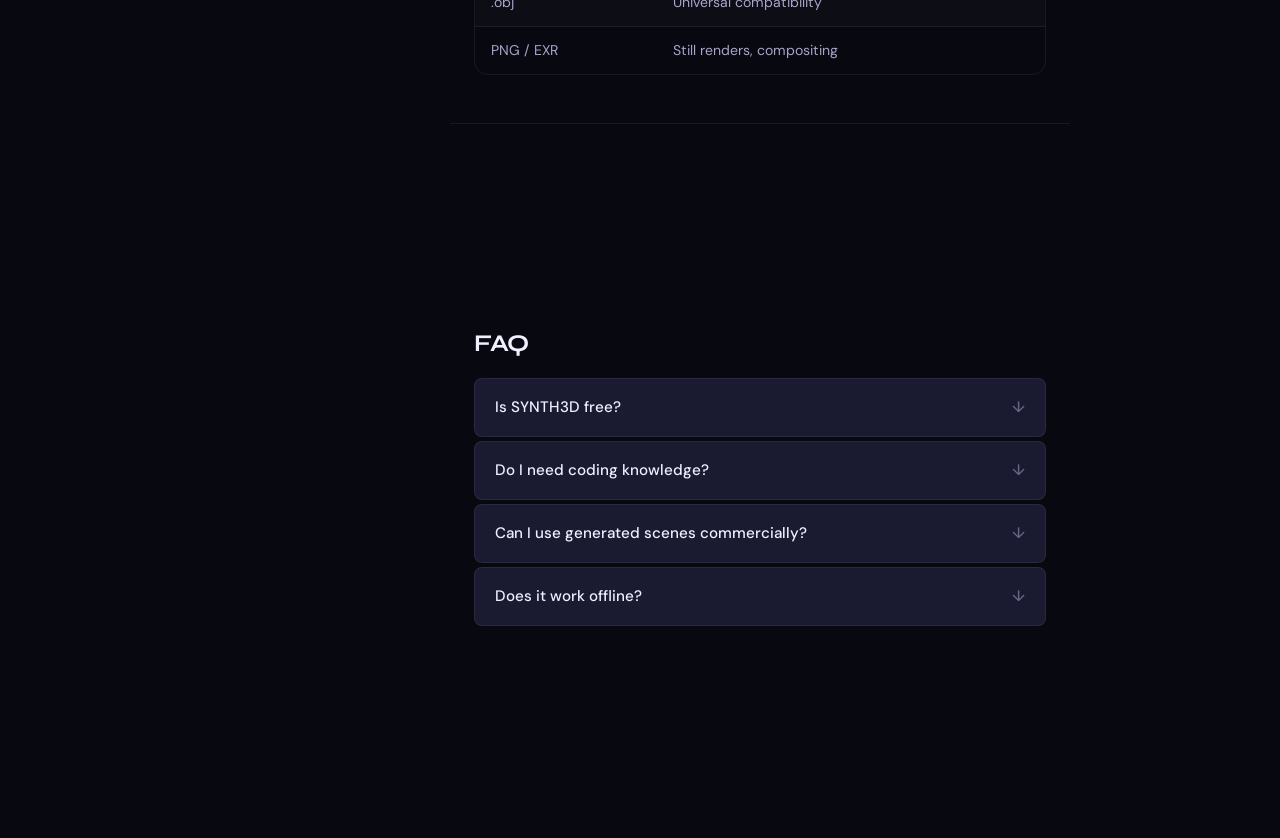
==== commit 7f33a60b: "sign in page implemented" ====
--- a/site/docs.html
+++ b/site/docs.html
@@ -20,6 +20,7 @@
         <li><a href="features.html">Features</a></li>
         <li><a href="gallery.html">Gallery</a></li>
         <li><a href="docs.html" class="active">Docs</a></li>
+        <li><a href="login.html">Sign In</a></li>
         <li><a href="download.html" class="nav-cta">Download</a></li>
       </ul>
       <button class="hamburger" id="hamburger"><span></span><span></span><span></span></button>
@@ -31,6 +32,8 @@
       <li><a href="features.html">Features</a></li>
       <li><a href="gallery.html">Gallery</a></li>
       <li><a href="docs.html">Docs</a></li>
+      <li><a href="login.html">Sign In</a></li>
+      <li><a href="register.html">Sign Up</a></li>
       <li><a href="download.html">Download</a></li>
     </ul>
   </div>
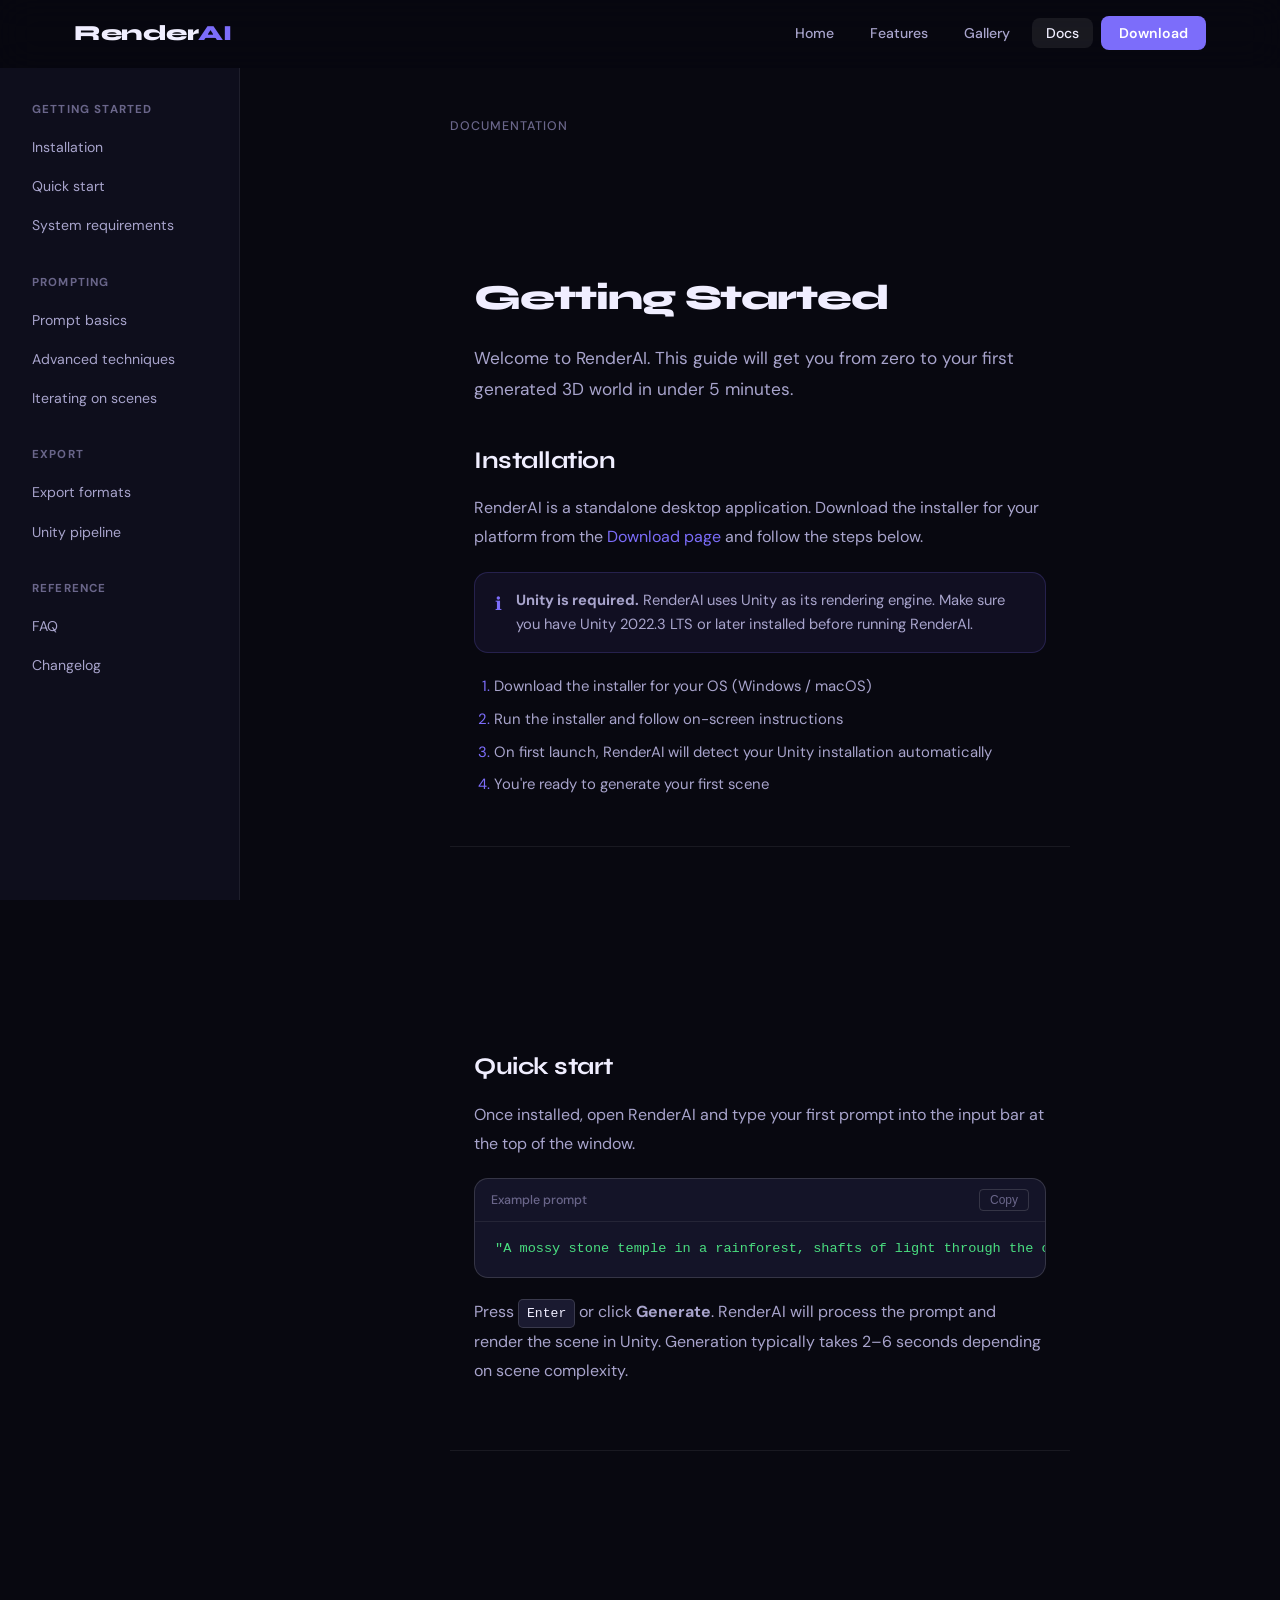
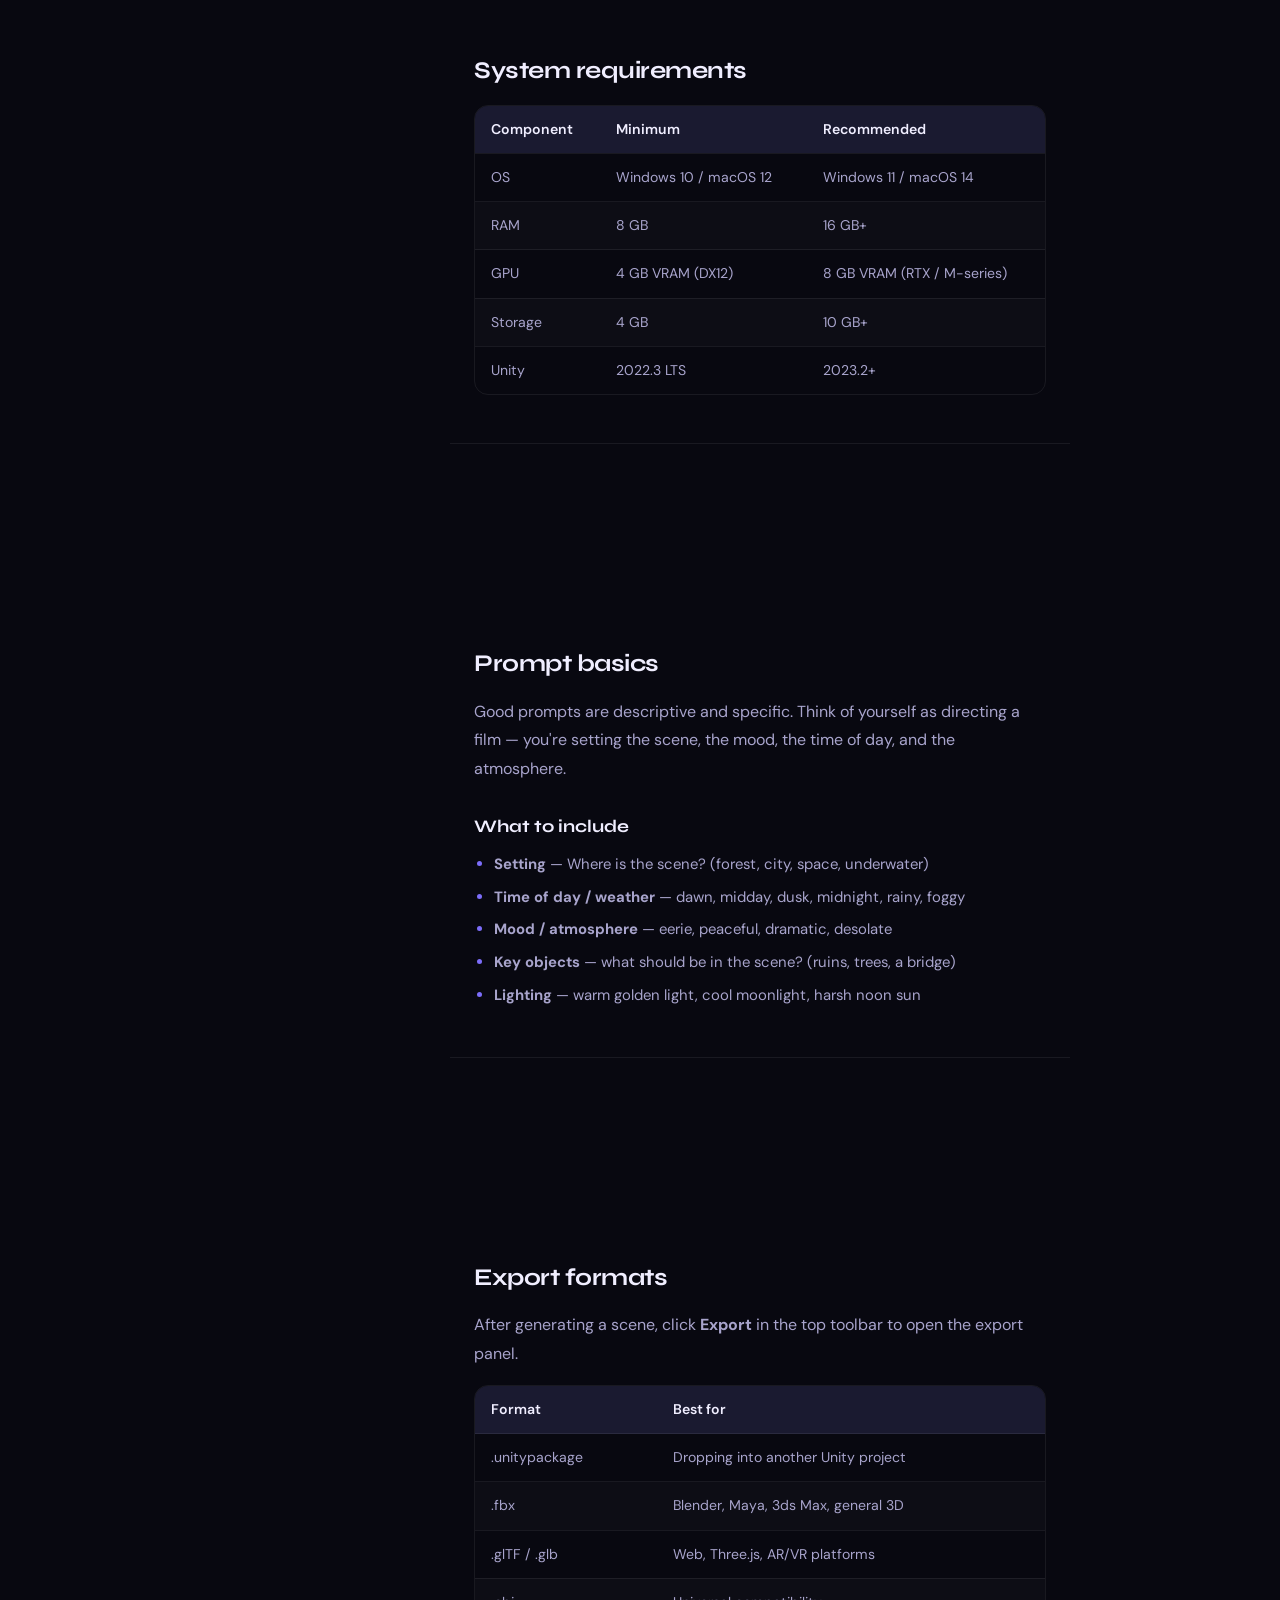
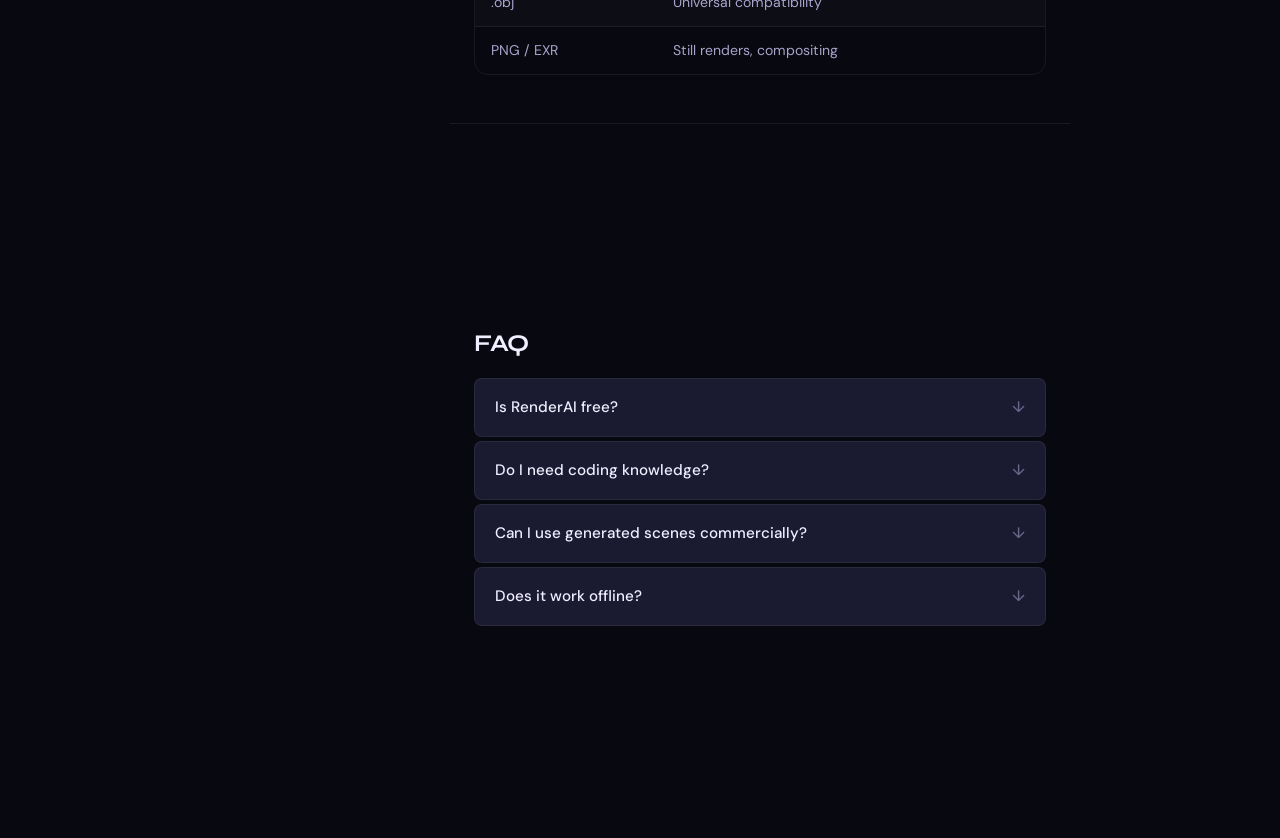
==== commit 703233ad: "changes" ====
--- a/site/docs.html
+++ b/site/docs.html
@@ -3,7 +3,7 @@
 <head>
   <meta charset="UTF-8" />
   <meta name="viewport" content="width=device-width, initial-scale=1.0" />
-  <title>Documentation — SYNTH3D</title>
+  <title>Documentation — RenderAI</title>
   <link rel="preconnect" href="https://fonts.googleapis.com" />
   <link rel="preconnect" href="https://fonts.gstatic.com" crossorigin />
   <link href="https://fonts.googleapis.com/css2?family=Syne:wght@400;600;700;800&family=DM+Sans:wght@300;400;500&display=swap" rel="stylesheet" />
@@ -14,13 +14,12 @@
 
   <nav id="navbar">
     <div class="nav-inner">
-      <a href="index.html" class="nav-logo">SYNTH<span>3D</span></a>
+      <a href="index.html" class="nav-logo">Render<span>AI</span></a>
       <ul class="nav-links">
         <li><a href="index.html">Home</a></li>
         <li><a href="features.html">Features</a></li>
         <li><a href="gallery.html">Gallery</a></li>
         <li><a href="docs.html" class="active">Docs</a></li>
-        <li><a href="login.html">Sign In</a></li>
         <li><a href="download.html" class="nav-cta">Download</a></li>
       </ul>
       <button class="hamburger" id="hamburger"><span></span><span></span><span></span></button>
@@ -32,8 +31,6 @@
       <li><a href="features.html">Features</a></li>
       <li><a href="gallery.html">Gallery</a></li>
       <li><a href="docs.html">Docs</a></li>
-      <li><a href="login.html">Sign In</a></li>
-      <li><a href="register.html">Sign Up</a></li>
       <li><a href="download.html">Download</a></li>
     </ul>
   </div>
@@ -83,29 +80,29 @@
 
         <section id="install" class="docs-section">
           <h1>Getting Started</h1>
-          <p class="docs-lead">Welcome to SYNTH3D. This guide will get you from zero to your first generated 3D world in under 5 minutes.</p>
+          <p class="docs-lead">Welcome to RenderAI. This guide will get you from zero to your first generated 3D world in under 5 minutes.</p>
 
           <h2>Installation</h2>
-          <p>SYNTH3D is a standalone desktop application. Download the installer for your platform from the <a href="download.html" style="color:var(--accent);">Download page</a> and follow the steps below.</p>
+          <p>RenderAI is a standalone desktop application. Download the installer for your platform from the <a href="download.html" style="color:var(--accent);">Download page</a> and follow the steps below.</p>
 
           <div class="docs-callout">
             <div class="docs-callout-icon">ℹ</div>
             <div>
-              <strong>Unity is required.</strong> SYNTH3D uses Unity as its rendering engine. Make sure you have Unity 2022.3 LTS or later installed before running SYNTH3D.
+              <strong>Unity is required.</strong> RenderAI uses Unity as its rendering engine. Make sure you have Unity 2022.3 LTS or later installed before running RenderAI.
             </div>
           </div>
 
           <ol class="docs-list">
             <li>Download the installer for your OS (Windows / macOS)</li>
             <li>Run the installer and follow on-screen instructions</li>
-            <li>On first launch, SYNTH3D will detect your Unity installation automatically</li>
+            <li>On first launch, RenderAI will detect your Unity installation automatically</li>
             <li>You're ready to generate your first scene</li>
           </ol>
         </section>
 
         <section id="quickstart" class="docs-section">
           <h2>Quick start</h2>
-          <p>Once installed, open SYNTH3D and type your first prompt into the input bar at the top of the window.</p>
+          <p>Once installed, open RenderAI and type your first prompt into the input bar at the top of the window.</p>
           <div class="docs-code-block">
             <div class="docs-code-header">
               <span>Example prompt</span>
@@ -113,7 +110,7 @@
             </div>
             <pre><code>"A mossy stone temple in a rainforest, shafts of light through the canopy, butterflies"</code></pre>
           </div>
-          <p>Press <kbd>Enter</kbd> or click <strong>Generate</strong>. SYNTH3D will process the prompt and render the scene in Unity. Generation typically takes 2–6 seconds depending on scene complexity.</p>
+          <p>Press <kbd>Enter</kbd> or click <strong>Generate</strong>. RenderAI will process the prompt and render the scene in Unity. Generation typically takes 2–6 seconds depending on scene complexity.</p>
         </section>
 
         <section id="requirements" class="docs-section">
@@ -171,16 +168,16 @@
           <h2>FAQ</h2>
           <div class="docs-faq">
             <details class="faq-item">
-              <summary>Is SYNTH3D free?</summary>
+              <summary>Is RenderAI free?</summary>
               <p>The beta is completely free. Future pricing will be announced before public launch.</p>
             </details>
             <details class="faq-item">
               <summary>Do I need coding knowledge?</summary>
-              <p>No. SYNTH3D is a graphical application designed for creators of all backgrounds. You only need to write prompts in plain language.</p>
+              <p>No. RenderAI is a graphical application designed for creators of all backgrounds. You only need to write prompts in plain language.</p>
             </details>
             <details class="faq-item">
               <summary>Can I use generated scenes commercially?</summary>
-              <p>Yes. Scenes you generate with SYNTH3D are yours to use however you like, including in commercial projects.</p>
+              <p>Yes. Scenes you generate with RenderAI are yours to use however you like, including in commercial projects.</p>
             </details>
             <details class="faq-item">
               <summary>Does it work offline?</summary>
--- a/site/styles.css
+++ b/site/styles.css
@@ -1,955 +1,995 @@
 /* ============================================
-   SYNTH3D — Global Stylesheet
+   RenderAI — Global Stylesheet
    ============================================ */
 
-   :root {
-    --bg:        #080810;
-    --bg-2:      #0e0e1c;
-    --bg-3:      #141428;
-    --surface:   #1a1a30;
-    --border:    rgba(255,255,255,0.07);
-    --border-hi: rgba(255,255,255,0.14);
-  
-    --accent:    #7c6dfa;
-    --accent-2:  #a78bfa;
-    --accent-glow: rgba(124, 109, 250, 0.35);
-  
-    --text:      #f0eeff;
-    --text-2:    #a8a4cc;
-    --text-3:    #6a668a;
-  
-    --font-display: 'Syne', sans-serif;
-    --font-body:    'DM Sans', sans-serif;
-  
-    --radius-sm: 8px;
-    --radius-md: 14px;
-    --radius-lg: 22px;
-  
-    --nav-h: 68px;
-    --max-w: 1180px;
-  
-    --transition: all 0.28s cubic-bezier(0.4, 0, 0.2, 1);
+:root {
+  --bg:        #080810;
+  --bg-2:      #0e0e1c;
+  --bg-3:      #141428;
+  --surface:   #1a1a30;
+  --border:    rgba(255,255,255,0.07);
+  --border-hi: rgba(255,255,255,0.14);
+
+  --accent:    #7c6dfa;
+  --accent-2:  #a78bfa;
+  --accent-glow: rgba(124, 109, 250, 0.35);
+
+  --text:      #f0eeff;
+  --text-2:    #a8a4cc;
+  --text-3:    #6a668a;
+
+  --font-display: 'Syne', sans-serif;
+  --font-body:    'DM Sans', sans-serif;
+
+  --radius-sm: 8px;
+  --radius-md: 14px;
+  --radius-lg: 22px;
+
+  --nav-h: 68px;
+  --max-w: 1180px;
+
+  --transition: all 0.28s cubic-bezier(0.4, 0, 0.2, 1);
+}
+
+/* ── Reset ── */
+*, *::before, *::after { box-sizing: border-box; margin: 0; padding: 0; }
+html { scroll-behavior: smooth; }
+body {
+  font-family: var(--font-body);
+  background: var(--bg);
+  color: var(--text);
+  line-height: 1.65;
+  -webkit-font-smoothing: antialiased;
+  overflow-x: hidden;
+}
+a { color: inherit; text-decoration: none; }
+ul { list-style: none; }
+img { display: block; max-width: 100%; }
+
+/* ── Nav ── */
+#navbar {
+  position: fixed;
+  top: 0; left: 0; right: 0;
+  z-index: 1000;
+  height: var(--nav-h);
+  background: rgba(8, 8, 16, 0.6);
+  backdrop-filter: blur(18px);
+  border-bottom: 1px solid transparent;
+  transition: var(--transition);
+}
+#navbar.scrolled {
+  border-bottom-color: var(--border);
+  background: rgba(8, 8, 16, 0.88);
+}
+.nav-inner {
+  max-width: var(--max-w);
+  margin: 0 auto;
+  padding: 0 24px;
+  height: 100%;
+  display: flex;
+  align-items: center;
+  justify-content: space-between;
+}
+.nav-logo {
+  font-family: var(--font-display);
+  font-size: 1.35rem;
+  font-weight: 800;
+  letter-spacing: -0.02em;
+  color: var(--text);
+}
+.nav-logo span { color: var(--accent); }
+
+.nav-links {
+  display: flex;
+  gap: 8px;
+  align-items: center;
+}
+.nav-links a {
+  font-size: 0.88rem;
+  font-weight: 500;
+  color: var(--text-2);
+  padding: 6px 14px;
+  border-radius: var(--radius-sm);
+  transition: var(--transition);
+}
+.nav-links a:hover, .nav-links a.active {
+  color: var(--text);
+  background: var(--border);
+}
+.nav-links .nav-cta {
+  background: var(--accent);
+  color: #fff;
+  padding: 8px 18px;
+  border-radius: var(--radius-sm);
+  font-weight: 600;
+}
+.nav-links .nav-cta:hover {
+  background: var(--accent-2);
+  color: #fff;
+}
+
+.hamburger {
+  display: none;
+  flex-direction: column;
+  gap: 5px;
+  cursor: pointer;
+  background: none;
+  border: none;
+  padding: 4px;
+}
+.hamburger span {
+  display: block;
+  width: 22px;
+  height: 2px;
+  background: var(--text);
+  border-radius: 2px;
+  transition: var(--transition);
+}
+.hamburger.open span:nth-child(1) { transform: translateY(7px) rotate(45deg); }
+.hamburger.open span:nth-child(2) { opacity: 0; }
+.hamburger.open span:nth-child(3) { transform: translateY(-7px) rotate(-45deg); }
+
+/* ── Mobile Menu ── */
+.mobile-menu {
+  display: none;
+  position: fixed;
+  top: var(--nav-h);
+  left: 0; right: 0;
+  background: rgba(8,8,16,0.97);
+  backdrop-filter: blur(18px);
+  border-bottom: 1px solid var(--border);
+  z-index: 999;
+  padding: 20px 24px;
+}
+.mobile-menu.open { display: block; }
+.mobile-menu ul { display: flex; flex-direction: column; gap: 4px; }
+.mobile-menu a {
+  display: block;
+  padding: 12px 16px;
+  font-size: 1rem;
+  font-weight: 500;
+  color: var(--text-2);
+  border-radius: var(--radius-sm);
+  transition: var(--transition);
+}
+.mobile-menu a:hover { color: var(--text); background: var(--border); }
+
+/* ── Hero ── */
+.hero {
+  min-height: 100vh;
+  padding-top: var(--nav-h);
+  position: relative;
+  display: flex;
+  align-items: center;
+  justify-content: space-between;
+  max-width: var(--max-w);
+  margin: 0 auto;
+  padding-left: 24px;
+  padding-right: 24px;
+  gap: 40px;
+  overflow: hidden;
+}
+
+.hero-bg {
+  position: fixed;
+  inset: 0;
+  z-index: -1;
+  pointer-events: none;
+}
+.grid-overlay {
+  position: absolute;
+  inset: 0;
+  background-image:
+    linear-gradient(rgba(124,109,250,0.04) 1px, transparent 1px),
+    linear-gradient(90deg, rgba(124,109,250,0.04) 1px, transparent 1px);
+  background-size: 44px 44px;
+  mask-image: radial-gradient(ellipse 80% 60% at 50% 40%, black 20%, transparent 80%);
+}
+.orb {
+  position: absolute;
+  border-radius: 50%;
+  filter: blur(100px);
+  opacity: 0.2;
+  animation: orbFloat 12s ease-in-out infinite;
+}
+.orb-1 {
+  width: 600px; height: 600px;
+  background: var(--accent);
+  top: -150px; left: -100px;
+  animation-duration: 14s;
+}
+.orb-2 {
+  width: 400px; height: 400px;
+  background: #3b82f6;
+  bottom: 0; right: -100px;
+  animation-duration: 10s;
+  animation-delay: -5s;
+}
+.orb-3 {
+  width: 300px; height: 300px;
+  background: #ec4899;
+  top: 50%; left: 50%;
+  transform: translate(-50%,-50%);
+  opacity: 0.08;
+  animation-duration: 18s;
+  animation-delay: -8s;
+}
+@keyframes orbFloat {
+  0%,100% { transform: translate(0,0) scale(1); }
+  33%      { transform: translate(30px,-20px) scale(1.04); }
+  66%      { transform: translate(-20px,30px) scale(0.97); }
+}
+
+.hero-content {
+  flex: 1;
+  max-width: 540px;
+  z-index: 1;
+  padding-top: 40px;
+  padding-bottom: 40px;
+}
+
+.hero-badge {
+  display: inline-flex;
+  align-items: center;
+  gap: 8px;
+  background: rgba(124,109,250,0.12);
+  border: 1px solid rgba(124,109,250,0.25);
+  color: var(--accent-2);
+  font-size: 0.8rem;
+  font-weight: 500;
+  padding: 6px 14px;
+  border-radius: 100px;
+  margin-bottom: 28px;
+  letter-spacing: 0.02em;
+}
+.badge-dot {
+  width: 7px; height: 7px;
+  background: var(--accent);
+  border-radius: 50%;
+  animation: pulse 2s ease-in-out infinite;
+}
+@keyframes pulse {
+  0%,100% { opacity: 1; transform: scale(1); box-shadow: 0 0 0 0 var(--accent-glow); }
+  50%      { opacity: 0.8; transform: scale(1.2); box-shadow: 0 0 0 6px transparent; }
+}
+
+.hero-title {
+  font-family: var(--font-display);
+  font-size: clamp(2.6rem, 5vw, 4rem);
+  font-weight: 800;
+  line-height: 1.08;
+  letter-spacing: -0.03em;
+  margin-bottom: 22px;
+}
+.gradient-text {
+  background: linear-gradient(135deg, var(--accent) 0%, var(--accent-2) 50%, #93c5fd 100%);
+  -webkit-background-clip: text;
+  -webkit-text-fill-color: transparent;
+  background-clip: text;
+}
+.hero-sub {
+  font-size: 1.05rem;
+  color: var(--text-2);
+  max-width: 420px;
+  margin-bottom: 36px;
+  line-height: 1.7;
+}
+.hero-actions {
+  display: flex;
+  gap: 14px;
+  flex-wrap: wrap;
+  margin-bottom: 48px;
+}
+
+/* ── Buttons ── */
+.btn {
+  display: inline-flex;
+  align-items: center;
+  gap: 8px;
+  padding: 12px 26px;
+  border-radius: var(--radius-sm);
+  font-family: var(--font-body);
+  font-size: 0.93rem;
+  font-weight: 600;
+  cursor: pointer;
+  border: none;
+  transition: var(--transition);
+}
+.btn-primary {
+  background: var(--accent);
+  color: #fff;
+  box-shadow: 0 0 30px var(--accent-glow);
+}
+.btn-primary:hover {
+  background: var(--accent-2);
+  transform: translateY(-2px);
+  box-shadow: 0 0 45px rgba(124,109,250,0.5);
+  color: #fff;
+}
+.btn-ghost {
+  background: var(--border);
+  color: var(--text);
+  border: 1px solid var(--border-hi);
+}
+.btn-ghost:hover {
+  background: var(--surface);
+  color: var(--text);
+}
+.btn-lg { padding: 16px 36px; font-size: 1rem; }
+
+/* ── Hero stats ── */
+.hero-stats {
+  display: flex;
+  align-items: center;
+  gap: 24px;
+}
+.stat { display: flex; flex-direction: column; }
+.stat-num {
+  font-family: var(--font-display);
+  font-size: 1.5rem;
+  font-weight: 700;
+  color: var(--text);
+}
+.stat-label {
+  font-size: 0.75rem;
+  color: var(--text-3);
+  font-weight: 500;
+}
+.stat-divider {
+  width: 1px;
+  height: 36px;
+  background: var(--border-hi);
+}
+
+/* ── Hero visual ── */
+.hero-visual {
+  flex: 1;
+  max-width: 480px;
+  z-index: 1;
+  display: flex;
+  flex-direction: column;
+  gap: 20px;
+  padding-top: 40px;
+  padding-bottom: 40px;
+}
+
+.terminal-window {
+  background: rgba(20, 20, 40, 0.85);
+  border: 1px solid var(--border-hi);
+  border-radius: var(--radius-md);
+  overflow: hidden;
+  backdrop-filter: blur(10px);
+  box-shadow: 0 20px 60px rgba(0,0,0,0.5), inset 0 1px 0 rgba(255,255,255,0.06);
+}
+.terminal-bar {
+  display: flex;
+  align-items: center;
+  gap: 6px;
+  padding: 12px 16px;
+  background: rgba(255,255,255,0.03);
+  border-bottom: 1px solid var(--border);
+}
+.t-dot {
+  width: 10px; height: 10px;
+  border-radius: 50%;
+}
+.t-dot.red    { background: #ff5f57; }
+.t-dot.yellow { background: #febc2e; }
+.t-dot.green  { background: #28c840; }
+.t-title {
+  flex: 1;
+  text-align: center;
+  font-size: 0.75rem;
+  color: var(--text-3);
+  font-family: 'Courier New', monospace;
+}
+.terminal-body {
+  padding: 16px 20px;
+  font-family: 'Courier New', monospace;
+  font-size: 0.82rem;
+  min-height: 120px;
+}
+.t-line { display: flex; gap: 8px; margin-bottom: 10px; }
+.t-prompt { color: var(--accent); }
+.t-cmd { color: var(--text); }
+.t-output { color: #4ade80; line-height: 1.8; }
+
+/* ── Typing animation ── */
+.typed {
+  overflow: hidden;
+  white-space: nowrap;
+  border-right: 2px solid var(--accent);
+  animation: typing 2.5s steps(60,end) forwards, blink .75s step-end infinite;
+  max-width: 100%;
+}
+@keyframes typing {
+  from { width: 0; }
+  to   { width: 100%; }
+}
+@keyframes blink {
+  50% { border-color: transparent; }
+}
+
+/* ── Render preview ── */
+.render-preview {
+  height: 160px;
+  background: linear-gradient(135deg, #0a0a1a, #1a1a40);
+  border: 1px solid var(--border-hi);
+  border-radius: var(--radius-md);
+  display: flex;
+  flex-direction: column;
+  align-items: center;
+  justify-content: center;
+  gap: 12px;
+  position: relative;
+  overflow: hidden;
+  opacity: 0;
+  transition: opacity 1s ease 3.5s;
+}
+.render-preview.visible { opacity: 1; }
+.render-ring {
+  width: 60px; height: 60px;
+  border: 2px solid transparent;
+  border-top-color: var(--accent);
+  border-right-color: var(--accent-2);
+  border-radius: 50%;
+  animation: spin 1.2s linear infinite;
+}
+@keyframes spin { to { transform: rotate(360deg); } }
+.render-label {
+  font-size: 0.78rem;
+  color: var(--text-3);
+  font-family: 'Courier New', monospace;
+  letter-spacing: 0.05em;
+}
+
+/* ── Scroll hint ── */
+.scroll-hint {
+  display: flex;
+  flex-direction: column;
+  align-items: center;
+  gap: 8px;
+  position: relative;
+  z-index: 1;
+  padding-bottom: 40px;
+  color: var(--text-3);
+  font-size: 0.75rem;
+  letter-spacing: 0.08em;
+  text-transform: uppercase;
+}
+.scroll-arrow {
+  width: 20px; height: 20px;
+  border-right: 2px solid var(--text-3);
+  border-bottom: 2px solid var(--text-3);
+  transform: rotate(45deg);
+  animation: bounce 1.8s ease-in-out infinite;
+}
+@keyframes bounce {
+  0%,100% { transform: rotate(45deg) translateY(0); }
+  50%      { transform: rotate(45deg) translateY(5px); }
+}
+
+/* ── Feature Strip ── */
+.feature-strip {
+  border-top: 1px solid var(--border);
+  border-bottom: 1px solid var(--border);
+  padding: 18px 0;
+  overflow: hidden;
+}
+.strip-inner {
+  display: flex;
+  gap: 0;
+  animation: marquee 20s linear infinite;
+  width: max-content;
+}
+.strip-item {
+  display: flex;
+  align-items: center;
+  gap: 10px;
+  padding: 0 36px;
+  white-space: nowrap;
+  color: var(--text-2);
+  font-size: 0.88rem;
+  font-weight: 500;
+  border-right: 1px solid var(--border);
+}
+.strip-icon { color: var(--accent); font-size: 0.6rem; }
+@keyframes marquee {
+  0%   { transform: translateX(0); }
+  100% { transform: translateX(-50%); }
+}
+
+/* ── Section base ── */
+section { padding: 100px 24px; }
+.section-header {
+  max-width: var(--max-w);
+  margin: 0 auto 60px;
+  text-align: center;
+}
+.section-tag {
+  font-size: 0.78rem;
+  font-weight: 600;
+  text-transform: uppercase;
+  letter-spacing: 0.12em;
+  color: var(--accent);
+  margin-bottom: 14px;
+}
+.section-header h2 {
+  font-family: var(--font-display);
+  font-size: clamp(1.9rem, 3.5vw, 2.8rem);
+  font-weight: 700;
+  letter-spacing: -0.03em;
+  margin-bottom: 16px;
+}
+.section-sub {
+  color: var(--text-2);
+  font-size: 1rem;
+  max-width: 500px;
+  margin: 0 auto;
+}
+
+/* ── Slider ── */
+.slider-section { background: var(--bg-2); }
+
+.slider-wrapper {
+  max-width: var(--max-w);
+  margin: 0 auto;
+  position: relative;
+  overflow: hidden;
+}
+.slider-track {
+  display: flex;
+  transition: transform 0.5s cubic-bezier(0.4, 0, 0.2, 1);
+}
+.slide {
+  min-width: 100%;
+  display: flex;
+  gap: 28px;
+  align-items: center;
+  padding: 0 60px;
+}
+.slide-img {
+  flex: 1;
+  height: 360px;
+  border-radius: var(--radius-lg);
+  position: relative;
+  overflow: hidden;
+  border: 1px solid var(--border-hi);
+}
+.slide-overlay {
+  position: absolute;
+  inset: 0;
+  display: flex;
+  align-items: flex-end;
+  padding: 28px;
+  background: linear-gradient(to top, rgba(0,0,0,0.7) 0%, transparent 50%);
+}
+.scene-label-inner {
+  display: flex;
+  align-items: center;
+  gap: 10px;
+  color: rgba(255,255,255,0.9);
+  font-size: 1rem;
+  font-weight: 600;
+  font-family: var(--font-display);
+}
+.scene-icon { font-size: 1.4rem; }
+
+/* Slide particles */
+.scene-particles { position: absolute; inset: 0; }
+.particle {
+  position: absolute;
+  width: 3px; height: 3px;
+  background: rgba(255,255,255,0.5);
+  border-radius: 50%;
+  animation: floatParticle 6s ease-in-out infinite;
+}
+.particle:nth-child(1) { top: 20%; left: 30%; animation-delay: 0s; }
+.particle:nth-child(2) { top: 60%; left: 70%; animation-delay: -2s; }
+.particle:nth-child(3) { top: 40%; left: 50%; animation-delay: -4s; }
+.particle:nth-child(4) { top: 80%; left: 20%; animation-delay: -1s; }
+@keyframes floatParticle {
+  0%,100% { transform: translateY(0); opacity: 0.4; }
+  50%      { transform: translateY(-20px); opacity: 1; }
+}
+
+.slide-info {
+  flex: 0 0 280px;
+  display: flex;
+  flex-direction: column;
+  gap: 20px;
+}
+.slide-prompt {
+  font-size: 1rem;
+  color: var(--text-2);
+  line-height: 1.6;
+  font-style: italic;
+  border-left: 2px solid var(--accent);
+  padding-left: 14px;
+}
+.slide-meta {
+  display: flex;
+  gap: 12px;
+  align-items: center;
+}
+.slide-time, .slide-engine {
+  font-size: 0.78rem;
+  font-weight: 600;
+  padding: 5px 12px;
+  border-radius: 100px;
+  background: var(--border);
+  color: var(--text-2);
+}
+.slide-time { color: #4ade80; background: rgba(74, 222, 128, 0.1); border: 1px solid rgba(74,222,128,0.2); }
+
+.slider-btn {
+  position: absolute;
+  top: 50%;
+  transform: translateY(-50%);
+  width: 42px; height: 42px;
+  border-radius: 50%;
+  background: var(--surface);
+  border: 1px solid var(--border-hi);
+  color: var(--text);
+  font-size: 1.4rem;
+  cursor: pointer;
+  display: flex;
+  align-items: center;
+  justify-content: center;
+  transition: var(--transition);
+  z-index: 10;
+}
+.slider-btn:hover { background: var(--accent); border-color: var(--accent); }
+.slider-prev { left: 8px; }
+.slider-next { right: 8px; }
+
+.slider-dots {
+  display: flex;
+  justify-content: center;
+  gap: 8px;
+  margin-top: 28px;
+}
+.dot {
+  width: 8px; height: 8px;
+  border-radius: 50%;
+  background: var(--border-hi);
+  cursor: pointer;
+  transition: var(--transition);
+}
+.dot.active {
+  background: var(--accent);
+  width: 24px;
+  border-radius: 4px;
+}
+
+/* ── How it works ── */
+.how-section { background: var(--bg); }
+.steps-grid {
+  max-width: var(--max-w);
+  margin: 0 auto;
+  display: flex;
+  align-items: flex-start;
+  gap: 16px;
+}
+.step-card {
+  flex: 1;
+  background: var(--bg-2);
+  border: 1px solid var(--border);
+  border-radius: var(--radius-lg);
+  padding: 36px 32px;
+  position: relative;
+  overflow: hidden;
+  transition: var(--transition);
+}
+.step-card:hover {
+  border-color: var(--border-hi);
+  transform: translateY(-4px);
+  box-shadow: 0 20px 50px rgba(0,0,0,0.3);
+}
+.step-num {
+  position: absolute;
+  top: 20px; right: 24px;
+  font-family: var(--font-display);
+  font-size: 3.5rem;
+  font-weight: 800;
+  color: rgba(124,109,250,0.06);
+  line-height: 1;
+}
+.step-icon-wrap {
+  width: 50px; height: 50px;
+  background: rgba(124,109,250,0.12);
+  border: 1px solid rgba(124,109,250,0.2);
+  border-radius: var(--radius-sm);
+  display: flex;
+  align-items: center;
+  justify-content: center;
+  font-size: 1.4rem;
+  margin-bottom: 20px;
+}
+.step-card h3 {
+  font-family: var(--font-display);
+  font-size: 1.15rem;
+  font-weight: 700;
+  margin-bottom: 12px;
+}
+.step-card p { color: var(--text-2); font-size: 0.92rem; margin-bottom: 20px; }
+.step-example {
+  font-size: 0.78rem;
+  font-family: 'Courier New', monospace;
+  color: var(--accent-2);
+  background: rgba(124,109,250,0.07);
+  padding: 10px 14px;
+  border-radius: var(--radius-sm);
+  border-left: 2px solid var(--accent);
+  font-style: italic;
+}
+.step-bar {
+  height: 4px;
+  background: var(--border);
+  border-radius: 2px;
+  overflow: hidden;
+}
+.step-bar-fill {
+  height: 100%;
+  width: 0%;
+  background: linear-gradient(90deg, var(--accent), var(--accent-2));
+  border-radius: 2px;
+  animation: fillBar 2s ease-in-out infinite 1s;
+}
+@keyframes fillBar {
+  0%   { width: 0%; }
+  70%  { width: 100%; }
+  100% { width: 100%; }
+}
+.step-link {
+  font-size: 0.88rem;
+  font-weight: 600;
+  color: var(--accent);
+  transition: var(--transition);
+}
+.step-link:hover { color: var(--accent-2); letter-spacing: 0.01em; }
+
+.step-connector {
+  font-size: 1.5rem;
+  color: var(--text-3);
+  padding-top: 80px;
+  flex-shrink: 0;
+}
+
+/* ── Features grid ── */
+.features-section { background: var(--bg-2); }
+.features-grid {
+  max-width: var(--max-w);
+  margin: 0 auto;
+  display: grid;
+  grid-template-columns: repeat(3, 1fr);
+  grid-template-rows: auto auto;
+  gap: 16px;
+}
+.feature-card {
+  border-radius: var(--radius-lg);
+  overflow: hidden;
+  position: relative;
+  border: 1px solid var(--border);
+  transition: var(--transition);
+  min-height: 220px;
+}
+.feature-card:hover { border-color: var(--border-hi); transform: translateY(-3px); }
+.feature-card-large {
+  grid-column: 1 / 3;
+  min-height: 280px;
+}
+.feature-card-bg {
+  position: absolute;
+  inset: 0;
+  opacity: 0.6;
+}
+.feature-card-content {
+  position: relative;
+  z-index: 1;
+  padding: 32px;
+  height: 100%;
+  display: flex;
+  flex-direction: column;
+  justify-content: space-between;
+}
+.feature-tag {
+  font-size: 0.72rem;
+  font-weight: 600;
+  text-transform: uppercase;
+  letter-spacing: 0.1em;
+  color: var(--accent-2);
+  margin-bottom: 12px;
+}
+.feature-card h3 {
+  font-family: var(--font-display);
+  font-size: 1.25rem;
+  font-weight: 700;
+  margin-bottom: 10px;
+  color: var(--text);
+}
+.feature-card p { color: var(--text-2); font-size: 0.9rem; }
+.code-chip {
+  display: inline-block;
+  background: rgba(0,0,0,0.4);
+  border: 1px solid rgba(255,255,255,0.1);
+  color: #4ade80;
+  font-family: 'Courier New', monospace;
+  font-size: 0.8rem;
+  padding: 10px 16px;
+  border-radius: var(--radius-sm);
+  margin-top: 20px;
+}
+
+/* ── CTA ── */
+.cta-section {
+  background: var(--bg);
+  text-align: center;
+  padding: 120px 24px;
+}
+.cta-inner {
+  max-width: 600px;
+  margin: 0 auto;
+  position: relative;
+}
+.cta-orb {
+  position: absolute;
+  width: 400px; height: 400px;
+  background: var(--accent);
+  border-radius: 50%;
+  filter: blur(120px);
+  opacity: 0.12;
+  top: 50%; left: 50%;
+  transform: translate(-50%,-50%);
+  pointer-events: none;
+}
+.cta-tag {
+  font-size: 0.78rem;
+  font-weight: 600;
+  text-transform: uppercase;
+  letter-spacing: 0.12em;
+  color: var(--accent);
+  margin-bottom: 16px;
+}
+.cta-title {
+  font-family: var(--font-display);
+  font-size: clamp(2rem, 4vw, 3rem);
+  font-weight: 800;
+  letter-spacing: -0.03em;
+  margin-bottom: 16px;
+}
+.cta-sub {
+  color: var(--text-2);
+  font-size: 1rem;
+  margin-bottom: 36px;
+}
+.cta-note {
+  margin-top: 16px;
+  font-size: 0.8rem;
+  color: var(--text-3);
+}
+
+/* ── Footer ── */
+.footer {
+  background: var(--bg-2);
+  border-top: 1px solid var(--border);
+  padding: 60px 24px 0;
+}
+.footer-inner {
+  max-width: var(--max-w);
+  margin: 0 auto;
+  display: flex;
+  gap: 60px;
+  justify-content: space-between;
+  padding-bottom: 48px;
+  border-bottom: 1px solid var(--border);
+}
+.footer-brand { max-width: 240px; }
+.footer-brand p {
+  color: var(--text-3);
+  font-size: 0.88rem;
+  margin-top: 12px;
+  line-height: 1.6;
+}
+.footer-links { display: flex; gap: 48px; }
+.footer-col h4 {
+  font-family: var(--font-display);
+  font-size: 0.85rem;
+  font-weight: 700;
+  text-transform: uppercase;
+  letter-spacing: 0.08em;
+  color: var(--text-3);
+  margin-bottom: 16px;
+}
+.footer-col ul { display: flex; flex-direction: column; gap: 10px; }
+.footer-col a {
+  font-size: 0.9rem;
+  color: var(--text-2);
+  transition: var(--transition);
+}
+.footer-col a:hover { color: var(--text); }
+.footer-bottom {
+  max-width: var(--max-w);
+  margin: 0 auto;
+  padding: 20px 0;
+  font-size: 0.8rem;
+  color: var(--text-3);
+}
+
+/* ── Responsive ── */
+@media (max-width: 900px) {
+  .hero {
+    flex-direction: column;
+    text-align: center;
+    align-items: center;
+    padding-top: calc(var(--nav-h) + 40px);
   }
-  
-  /* ── Reset ── */
-  *, *::before, *::after { box-sizing: border-box; margin: 0; padding: 0; }
-  html { scroll-behavior: smooth; }
-  body {
-    font-family: var(--font-body);
-    background: var(--bg);
-    color: var(--text);
-    line-height: 1.65;
-    -webkit-font-smoothing: antialiased;
-    overflow-x: hidden;
-  }
-  a { color: inherit; text-decoration: none; }
-  ul { list-style: none; }
-  img { display: block; max-width: 100%; }
-  
-  /* ── Nav ── */
-  #navbar {
-    position: fixed;
-    top: 0; left: 0; right: 0;
-    z-index: 1000;
-    height: var(--nav-h);
-    background: rgba(8, 8, 16, 0.6);
-    backdrop-filter: blur(18px);
-    border-bottom: 1px solid transparent;
-    transition: var(--transition);
-  }
-  #navbar.scrolled {
-    border-bottom-color: var(--border);
-    background: rgba(8, 8, 16, 0.88);
-  }
-  .nav-inner {
-    max-width: var(--max-w);
-    margin: 0 auto;
-    padding: 0 24px;
-    height: 100%;
-    display: flex;
-    align-items: center;
-    justify-content: space-between;
-  }
-  .nav-logo {
-    font-family: var(--font-display);
-    font-size: 1.35rem;
-    font-weight: 800;
-    letter-spacing: -0.02em;
-    color: var(--text);
-  }
-  .nav-logo span { color: var(--accent); }
-  
-  .nav-links {
-    display: flex;
-    gap: 8px;
-    align-items: center;
-  }
-  .nav-links a {
-    font-size: 0.88rem;
-    font-weight: 500;
-    color: var(--text-2);
-    padding: 6px 14px;
-    border-radius: var(--radius-sm);
-    transition: var(--transition);
-  }
-  .nav-links a:hover, .nav-links a.active {
-    color: var(--text);
-    background: var(--border);
-  }
-  .nav-links .nav-cta {
-    background: var(--accent);
-    color: #fff;
-    padding: 8px 18px;
-    border-radius: var(--radius-sm);
-    font-weight: 600;
-  }
-  .nav-links .nav-cta:hover {
-    background: var(--accent-2);
-    color: #fff;
-  }
-  
-  .hamburger {
-    display: none;
-    flex-direction: column;
-    gap: 5px;
-    cursor: pointer;
-    background: none;
-    border: none;
-    padding: 4px;
-  }
-  .hamburger span {
-    display: block;
-    width: 22px;
-    height: 2px;
-    background: var(--text);
-    border-radius: 2px;
-    transition: var(--transition);
-  }
-  .hamburger.open span:nth-child(1) { transform: translateY(7px) rotate(45deg); }
-  .hamburger.open span:nth-child(2) { opacity: 0; }
-  .hamburger.open span:nth-child(3) { transform: translateY(-7px) rotate(-45deg); }
-  
-  /* ── Mobile Menu ── */
-  .mobile-menu {
-    display: none;
-    position: fixed;
-    top: var(--nav-h);
-    left: 0; right: 0;
-    background: rgba(8,8,16,0.97);
-    backdrop-filter: blur(18px);
-    border-bottom: 1px solid var(--border);
-    z-index: 999;
-    padding: 20px 24px;
-  }
-  .mobile-menu.open { display: block; }
-  .mobile-menu ul { display: flex; flex-direction: column; gap: 4px; }
-  .mobile-menu a {
-    display: block;
-    padding: 12px 16px;
-    font-size: 1rem;
-    font-weight: 500;
-    color: var(--text-2);
-    border-radius: var(--radius-sm);
-    transition: var(--transition);
-  }
-  .mobile-menu a:hover { color: var(--text); background: var(--border); }
-  
-  /* ── Hero ── */
-  .hero {
-    min-height: 100vh;
-    padding-top: var(--nav-h);
-    position: relative;
-    display: flex;
-    align-items: center;
-    justify-content: space-between;
-    max-width: var(--max-w);
-    margin: 0 auto;
-    padding-left: 24px;
-    padding-right: 24px;
-    gap: 40px;
-    overflow: hidden;
-  }
-  
-  .hero-bg {
-    position: fixed;
-    inset: 0;
-    z-index: -1;
-    pointer-events: none;
-  }
-  .grid-overlay {
-    position: absolute;
-    inset: 0;
-    background-image:
-      linear-gradient(rgba(124,109,250,0.04) 1px, transparent 1px),
-      linear-gradient(90deg, rgba(124,109,250,0.04) 1px, transparent 1px);
-    background-size: 44px 44px;
-    mask-image: radial-gradient(ellipse 80% 60% at 50% 40%, black 20%, transparent 80%);
-  }
-  .orb {
-    position: absolute;
-    border-radius: 50%;
-    filter: blur(100px);
-    opacity: 0.2;
-    animation: orbFloat 12s ease-in-out infinite;
-  }
-  .orb-1 {
-    width: 600px; height: 600px;
-    background: var(--accent);
-    top: -150px; left: -100px;
-    animation-duration: 14s;
-  }
-  .orb-2 {
-    width: 400px; height: 400px;
-    background: #3b82f6;
-    bottom: 0; right: -100px;
-    animation-duration: 10s;
-    animation-delay: -5s;
-  }
-  .orb-3 {
-    width: 300px; height: 300px;
-    background: #ec4899;
-    top: 50%; left: 50%;
-    transform: translate(-50%,-50%);
-    opacity: 0.08;
-    animation-duration: 18s;
-    animation-delay: -8s;
-  }
-  @keyframes orbFloat {
-    0%,100% { transform: translate(0,0) scale(1); }
-    33%      { transform: translate(30px,-20px) scale(1.04); }
-    66%      { transform: translate(-20px,30px) scale(0.97); }
-  }
-  
-  .hero-content {
-    flex: 1;
-    max-width: 540px;
-    z-index: 1;
-    padding-top: 40px;
-    padding-bottom: 40px;
-  }
-  
-  .hero-badge {
-    display: inline-flex;
-    align-items: center;
-    gap: 8px;
-    background: rgba(124,109,250,0.12);
-    border: 1px solid rgba(124,109,250,0.25);
-    color: var(--accent-2);
-    font-size: 0.8rem;
-    font-weight: 500;
-    padding: 6px 14px;
-    border-radius: 100px;
-    margin-bottom: 28px;
-    letter-spacing: 0.02em;
-  }
-  .badge-dot {
-    width: 7px; height: 7px;
-    background: var(--accent);
-    border-radius: 50%;
-    animation: pulse 2s ease-in-out infinite;
-  }
-  @keyframes pulse {
-    0%,100% { opacity: 1; transform: scale(1); box-shadow: 0 0 0 0 var(--accent-glow); }
-    50%      { opacity: 0.8; transform: scale(1.2); box-shadow: 0 0 0 6px transparent; }
-  }
-  
-  .hero-title {
-    font-family: var(--font-display);
-    font-size: clamp(2.6rem, 5vw, 4rem);
-    font-weight: 800;
-    line-height: 1.08;
-    letter-spacing: -0.03em;
-    margin-bottom: 22px;
-  }
-  .gradient-text {
-    background: linear-gradient(135deg, var(--accent) 0%, var(--accent-2) 50%, #93c5fd 100%);
-    -webkit-background-clip: text;
-    -webkit-text-fill-color: transparent;
-    background-clip: text;
-  }
-  .hero-sub {
-    font-size: 1.05rem;
-    color: var(--text-2);
-    max-width: 420px;
-    margin-bottom: 36px;
-    line-height: 1.7;
-  }
-  .hero-actions {
-    display: flex;
-    gap: 14px;
-    flex-wrap: wrap;
-    margin-bottom: 48px;
-  }
-  
-  /* ── Buttons ── */
-  .btn {
-    display: inline-flex;
-    align-items: center;
-    gap: 8px;
-    padding: 12px 26px;
-    border-radius: var(--radius-sm);
-    font-family: var(--font-body);
-    font-size: 0.93rem;
-    font-weight: 600;
-    cursor: pointer;
-    border: none;
-    transition: var(--transition);
-  }
-  .btn-primary {
-    background: var(--accent);
-    color: #fff;
-    box-shadow: 0 0 30px var(--accent-glow);
-  }
-  .btn-primary:hover {
-    background: var(--accent-2);
-    transform: translateY(-2px);
-    box-shadow: 0 0 45px rgba(124,109,250,0.5);
-    color: #fff;
-  }
-  .btn-ghost {
-    background: var(--border);
-    color: var(--text);
-    border: 1px solid var(--border-hi);
-  }
-  .btn-ghost:hover {
-    background: var(--surface);
-    color: var(--text);
-  }
-  .btn-lg { padding: 16px 36px; font-size: 1rem; }
-  
-  /* ── Hero stats ── */
-  .hero-stats {
-    display: flex;
-    align-items: center;
-    gap: 24px;
-  }
-  .stat { display: flex; flex-direction: column; }
-  .stat-num {
-    font-family: var(--font-display);
-    font-size: 1.5rem;
-    font-weight: 700;
-    color: var(--text);
-  }
-  .stat-label {
-    font-size: 0.75rem;
-    color: var(--text-3);
-    font-weight: 500;
-  }
-  .stat-divider {
-    width: 1px;
-    height: 36px;
-    background: var(--border-hi);
-  }
-  
-  /* ── Hero visual ── */
-  .hero-visual {
-    flex: 1;
-    max-width: 480px;
-    z-index: 1;
-    display: flex;
-    flex-direction: column;
-    gap: 20px;
-    padding-top: 40px;
-    padding-bottom: 40px;
-  }
-  
-  .terminal-window {
-    background: rgba(20, 20, 40, 0.85);
-    border: 1px solid var(--border-hi);
-    border-radius: var(--radius-md);
-    overflow: hidden;
-    backdrop-filter: blur(10px);
-    box-shadow: 0 20px 60px rgba(0,0,0,0.5), inset 0 1px 0 rgba(255,255,255,0.06);
-  }
-  .terminal-bar {
-    display: flex;
-    align-items: center;
-    gap: 6px;
-    padding: 12px 16px;
-    background: rgba(255,255,255,0.03);
-    border-bottom: 1px solid var(--border);
-  }
-  .t-dot {
-    width: 10px; height: 10px;
-    border-radius: 50%;
-  }
-  .t-dot.red    { background: #ff5f57; }
-  .t-dot.yellow { background: #febc2e; }
-  .t-dot.green  { background: #28c840; }
-  .t-title {
-    flex: 1;
-    text-align: center;
-    font-size: 0.75rem;
-    color: var(--text-3);
-    font-family: 'Courier New', monospace;
-  }
-  .terminal-body {
-    padding: 16px 20px;
-    font-family: 'Courier New', monospace;
-    font-size: 0.82rem;
-    min-height: 120px;
-  }
-  .t-line { display: flex; gap: 8px; margin-bottom: 10px; }
-  .t-prompt { color: var(--accent); }
-  .t-cmd { color: var(--text); }
-  .t-output { color: #4ade80; line-height: 1.8; }
-  
-  /* ── Typing animation ── */
-  .typed {
-    overflow: hidden;
-    white-space: nowrap;
-    border-right: 2px solid var(--accent);
-    animation: typing 2.5s steps(60,end) forwards, blink .75s step-end infinite;
-    max-width: 100%;
-  }
-  @keyframes typing {
-    from { width: 0; }
-    to   { width: 100%; }
-  }
-  @keyframes blink {
-    50% { border-color: transparent; }
-  }
-  
-  /* ── Render preview ── */
-  .render-preview {
-    height: 160px;
-    background: linear-gradient(135deg, #0a0a1a, #1a1a40);
-    border: 1px solid var(--border-hi);
-    border-radius: var(--radius-md);
-    display: flex;
-    flex-direction: column;
-    align-items: center;
-    justify-content: center;
-    gap: 12px;
-    position: relative;
-    overflow: hidden;
-    opacity: 0;
-    transition: opacity 1s ease 3.5s;
-  }
-  .render-preview.visible { opacity: 1; }
-  .render-ring {
-    width: 60px; height: 60px;
-    border: 2px solid transparent;
-    border-top-color: var(--accent);
-    border-right-color: var(--accent-2);
-    border-radius: 50%;
-    animation: spin 1.2s linear infinite;
-  }
-  @keyframes spin { to { transform: rotate(360deg); } }
-  .render-label {
-    font-size: 0.78rem;
-    color: var(--text-3);
-    font-family: 'Courier New', monospace;
-    letter-spacing: 0.05em;
-  }
-  
-  /* ── Scroll hint ── */
-  .scroll-hint {
-    display: flex;
-    flex-direction: column;
-    align-items: center;
-    gap: 8px;
-    position: relative;
-    z-index: 1;
-    padding-bottom: 40px;
-    color: var(--text-3);
-    font-size: 0.75rem;
-    letter-spacing: 0.08em;
-    text-transform: uppercase;
-  }
-  .scroll-arrow {
-    width: 20px; height: 20px;
-    border-right: 2px solid var(--text-3);
-    border-bottom: 2px solid var(--text-3);
-    transform: rotate(45deg);
-    animation: bounce 1.8s ease-in-out infinite;
-  }
-  @keyframes bounce {
-    0%,100% { transform: rotate(45deg) translateY(0); }
-    50%      { transform: rotate(45deg) translateY(5px); }
-  }
-  
-  /* ── Feature Strip ── */
-  .feature-strip {
-    border-top: 1px solid var(--border);
-    border-bottom: 1px solid var(--border);
-    padding: 18px 0;
-    overflow: hidden;
-  }
-  .strip-inner {
-    display: flex;
-    gap: 0;
-    animation: marquee 20s linear infinite;
-    width: max-content;
-  }
-  .strip-item {
-    display: flex;
-    align-items: center;
-    gap: 10px;
-    padding: 0 36px;
-    white-space: nowrap;
-    color: var(--text-2);
-    font-size: 0.88rem;
-    font-weight: 500;
-    border-right: 1px solid var(--border);
-  }
-  .strip-icon { color: var(--accent); font-size: 0.6rem; }
-  @keyframes marquee {
-    0%   { transform: translateX(0); }
-    100% { transform: translateX(-50%); }
-  }
-  
-  /* ── Section base ── */
-  section { padding: 100px 24px; }
-  .section-header {
-    max-width: var(--max-w);
-    margin: 0 auto 60px;
-    text-align: center;
-  }
-  .section-tag {
-    font-size: 0.78rem;
-    font-weight: 600;
-    text-transform: uppercase;
-    letter-spacing: 0.12em;
-    color: var(--accent);
-    margin-bottom: 14px;
-  }
-  .section-header h2 {
-    font-family: var(--font-display);
-    font-size: clamp(1.9rem, 3.5vw, 2.8rem);
-    font-weight: 700;
-    letter-spacing: -0.03em;
-    margin-bottom: 16px;
-  }
-  .section-sub {
-    color: var(--text-2);
-    font-size: 1rem;
-    max-width: 500px;
-    margin: 0 auto;
-  }
-  
-  /* ── Slider ── */
-  .slider-section { background: var(--bg-2); }
-  
-  .slider-wrapper {
-    max-width: var(--max-w);
-    margin: 0 auto;
-    position: relative;
-    overflow: hidden;
-  }
-  .slider-track {
-    display: flex;
-    transition: transform 0.5s cubic-bezier(0.4, 0, 0.2, 1);
-  }
-  .slide {
-    min-width: 100%;
-    display: flex;
-    gap: 28px;
-    align-items: center;
-    padding: 0 60px;
-  }
-  .slide-img {
-    flex: 1;
-    height: 360px;
-    border-radius: var(--radius-lg);
-    position: relative;
-    overflow: hidden;
-    border: 1px solid var(--border-hi);
-  }
-  .slide-overlay {
-    position: absolute;
-    inset: 0;
-    display: flex;
-    align-items: flex-end;
-    padding: 28px;
-    background: linear-gradient(to top, rgba(0,0,0,0.7) 0%, transparent 50%);
-  }
-  .scene-label-inner {
-    display: flex;
-    align-items: center;
-    gap: 10px;
-    color: rgba(255,255,255,0.9);
-    font-size: 1rem;
-    font-weight: 600;
-    font-family: var(--font-display);
-  }
-  .scene-icon { font-size: 1.4rem; }
-  
-  /* Slide particles */
-  .scene-particles { position: absolute; inset: 0; }
-  .particle {
-    position: absolute;
-    width: 3px; height: 3px;
-    background: rgba(255,255,255,0.5);
-    border-radius: 50%;
-    animation: floatParticle 6s ease-in-out infinite;
-  }
-  .particle:nth-child(1) { top: 20%; left: 30%; animation-delay: 0s; }
-  .particle:nth-child(2) { top: 60%; left: 70%; animation-delay: -2s; }
-  .particle:nth-child(3) { top: 40%; left: 50%; animation-delay: -4s; }
-  .particle:nth-child(4) { top: 80%; left: 20%; animation-delay: -1s; }
-  @keyframes floatParticle {
-    0%,100% { transform: translateY(0); opacity: 0.4; }
-    50%      { transform: translateY(-20px); opacity: 1; }
-  }
-  
-  .slide-info {
-    flex: 0 0 280px;
-    display: flex;
-    flex-direction: column;
-    gap: 20px;
-  }
-  .slide-prompt {
-    font-size: 1rem;
-    color: var(--text-2);
-    line-height: 1.6;
-    font-style: italic;
-    border-left: 2px solid var(--accent);
-    padding-left: 14px;
-  }
-  .slide-meta {
-    display: flex;
-    gap: 12px;
-    align-items: center;
-  }
-  .slide-time, .slide-engine {
-    font-size: 0.78rem;
-    font-weight: 600;
-    padding: 5px 12px;
-    border-radius: 100px;
-    background: var(--border);
-    color: var(--text-2);
-  }
-  .slide-time { color: #4ade80; background: rgba(74, 222, 128, 0.1); border: 1px solid rgba(74,222,128,0.2); }
-  
-  .slider-btn {
-    position: absolute;
-    top: 50%;
-    transform: translateY(-50%);
-    width: 42px; height: 42px;
-    border-radius: 50%;
-    background: var(--surface);
-    border: 1px solid var(--border-hi);
-    color: var(--text);
-    font-size: 1.4rem;
-    cursor: pointer;
-    display: flex;
-    align-items: center;
-    justify-content: center;
-    transition: var(--transition);
-    z-index: 10;
-  }
-  .slider-btn:hover { background: var(--accent); border-color: var(--accent); }
-  .slider-prev { left: 8px; }
-  .slider-next { right: 8px; }
-  
-  .slider-dots {
-    display: flex;
-    justify-content: center;
-    gap: 8px;
-    margin-top: 28px;
-  }
-  .dot {
-    width: 8px; height: 8px;
-    border-radius: 50%;
-    background: var(--border-hi);
-    cursor: pointer;
-    transition: var(--transition);
-  }
-  .dot.active {
-    background: var(--accent);
-    width: 24px;
-    border-radius: 4px;
-  }
-  
-  /* ── How it works ── */
-  .how-section { background: var(--bg); }
-  .steps-grid {
-    max-width: var(--max-w);
-    margin: 0 auto;
-    display: flex;
-    align-items: flex-start;
-    gap: 16px;
-  }
-  .step-card {
-    flex: 1;
-    background: var(--bg-2);
-    border: 1px solid var(--border);
-    border-radius: var(--radius-lg);
-    padding: 36px 32px;
-    position: relative;
-    overflow: hidden;
-    transition: var(--transition);
-  }
-  .step-card:hover {
-    border-color: var(--border-hi);
-    transform: translateY(-4px);
-    box-shadow: 0 20px 50px rgba(0,0,0,0.3);
-  }
-  .step-num {
-    position: absolute;
-    top: 20px; right: 24px;
-    font-family: var(--font-display);
-    font-size: 3.5rem;
-    font-weight: 800;
-    color: rgba(124,109,250,0.06);
-    line-height: 1;
-  }
-  .step-icon-wrap {
-    width: 50px; height: 50px;
-    background: rgba(124,109,250,0.12);
-    border: 1px solid rgba(124,109,250,0.2);
-    border-radius: var(--radius-sm);
-    display: flex;
-    align-items: center;
-    justify-content: center;
-    font-size: 1.4rem;
-    margin-bottom: 20px;
-  }
-  .step-card h3 {
-    font-family: var(--font-display);
-    font-size: 1.15rem;
-    font-weight: 700;
-    margin-bottom: 12px;
-  }
-  .step-card p { color: var(--text-2); font-size: 0.92rem; margin-bottom: 20px; }
-  .step-example {
-    font-size: 0.78rem;
-    font-family: 'Courier New', monospace;
-    color: var(--accent-2);
-    background: rgba(124,109,250,0.07);
-    padding: 10px 14px;
-    border-radius: var(--radius-sm);
-    border-left: 2px solid var(--accent);
-    font-style: italic;
-  }
-  .step-bar {
-    height: 4px;
-    background: var(--border);
-    border-radius: 2px;
-    overflow: hidden;
-  }
-  .step-bar-fill {
-    height: 100%;
-    width: 0%;
-    background: linear-gradient(90deg, var(--accent), var(--accent-2));
-    border-radius: 2px;
-    animation: fillBar 2s ease-in-out infinite 1s;
-  }
-  @keyframes fillBar {
-    0%   { width: 0%; }
-    70%  { width: 100%; }
-    100% { width: 100%; }
-  }
-  .step-link {
-    font-size: 0.88rem;
-    font-weight: 600;
-    color: var(--accent);
-    transition: var(--transition);
-  }
-  .step-link:hover { color: var(--accent-2); letter-spacing: 0.01em; }
-  
-  .step-connector {
-    font-size: 1.5rem;
-    color: var(--text-3);
-    padding-top: 80px;
-    flex-shrink: 0;
-  }
-  
-  /* ── Features grid ── */
-  .features-section { background: var(--bg-2); }
-  .features-grid {
-    max-width: var(--max-w);
-    margin: 0 auto;
-    display: grid;
-    grid-template-columns: repeat(3, 1fr);
-    grid-template-rows: auto auto;
-    gap: 16px;
-  }
-  .feature-card {
-    border-radius: var(--radius-lg);
-    overflow: hidden;
-    position: relative;
-    border: 1px solid var(--border);
-    transition: var(--transition);
-    min-height: 220px;
-  }
-  .feature-card:hover { border-color: var(--border-hi); transform: translateY(-3px); }
-  .feature-card-large {
-    grid-column: 1 / 3;
-    min-height: 280px;
-  }
-  .feature-card-bg {
-    position: absolute;
-    inset: 0;
-    opacity: 0.6;
-  }
-  .feature-card-content {
-    position: relative;
-    z-index: 1;
-    padding: 32px;
-    height: 100%;
-    display: flex;
-    flex-direction: column;
-    justify-content: space-between;
-  }
-  .feature-tag {
-    font-size: 0.72rem;
-    font-weight: 600;
-    text-transform: uppercase;
-    letter-spacing: 0.1em;
-    color: var(--accent-2);
-    margin-bottom: 12px;
-  }
-  .feature-card h3 {
-    font-family: var(--font-display);
-    font-size: 1.25rem;
-    font-weight: 700;
-    margin-bottom: 10px;
-    color: var(--text);
-  }
-  .feature-card p { color: var(--text-2); font-size: 0.9rem; }
-  .code-chip {
-    display: inline-block;
-    background: rgba(0,0,0,0.4);
-    border: 1px solid rgba(255,255,255,0.1);
-    color: #4ade80;
-    font-family: 'Courier New', monospace;
-    font-size: 0.8rem;
-    padding: 10px 16px;
-    border-radius: var(--radius-sm);
-    margin-top: 20px;
-  }
-  
-  /* ── CTA ── */
-  .cta-section {
-    background: var(--bg);
-    text-align: center;
-    padding: 120px 24px;
-  }
-  .cta-inner {
-    max-width: 600px;
-    margin: 0 auto;
-    position: relative;
-  }
-  .cta-orb {
-    position: absolute;
-    width: 400px; height: 400px;
-    background: var(--accent);
-    border-radius: 50%;
-    filter: blur(120px);
-    opacity: 0.12;
-    top: 50%; left: 50%;
-    transform: translate(-50%,-50%);
-    pointer-events: none;
-  }
-  .cta-tag {
-    font-size: 0.78rem;
-    font-weight: 600;
-    text-transform: uppercase;
-    letter-spacing: 0.12em;
-    color: var(--accent);
-    margin-bottom: 16px;
-  }
-  .cta-title {
-    font-family: var(--font-display);
-    font-size: clamp(2rem, 4vw, 3rem);
-    font-weight: 800;
-    letter-spacing: -0.03em;
-    margin-bottom: 16px;
-  }
-  .cta-sub {
-    color: var(--text-2);
-    font-size: 1rem;
-    margin-bottom: 36px;
-  }
-  .cta-note {
-    margin-top: 16px;
-    font-size: 0.8rem;
-    color: var(--text-3);
-  }
-  
-  /* ── Footer ── */
-  .footer {
-    background: var(--bg-2);
-    border-top: 1px solid var(--border);
-    padding: 60px 24px 0;
-  }
-  .footer-inner {
-    max-width: var(--max-w);
-    margin: 0 auto;
-    display: flex;
-    gap: 60px;
-    justify-content: space-between;
-    padding-bottom: 48px;
-    border-bottom: 1px solid var(--border);
-  }
-  .footer-brand { max-width: 240px; }
-  .footer-brand p {
-    color: var(--text-3);
-    font-size: 0.88rem;
-    margin-top: 12px;
-    line-height: 1.6;
-  }
-  .footer-links { display: flex; gap: 48px; }
-  .footer-col h4 {
-    font-family: var(--font-display);
-    font-size: 0.85rem;
-    font-weight: 700;
-    text-transform: uppercase;
-    letter-spacing: 0.08em;
-    color: var(--text-3);
-    margin-bottom: 16px;
-  }
-  .footer-col ul { display: flex; flex-direction: column; gap: 10px; }
-  .footer-col a {
-    font-size: 0.9rem;
-    color: var(--text-2);
-    transition: var(--transition);
-  }
-  .footer-col a:hover { color: var(--text); }
-  .footer-bottom {
-    max-width: var(--max-w);
-    margin: 0 auto;
-    padding: 20px 0;
-    font-size: 0.8rem;
-    color: var(--text-3);
-  }
-  
-  /* ── Responsive ── */
-  @media (max-width: 900px) {
-    .hero {
-      flex-direction: column;
-      text-align: center;
-      align-items: center;
-      padding-top: calc(var(--nav-h) + 40px);
-    }
-    .hero-badge { align-self: center; }
-    .hero-content { max-width: 100%; }
-    .hero-sub { margin: 0 auto 36px; }
-    .hero-actions { justify-content: center; }
-    .hero-stats { justify-content: center; }
-    .hero-visual { max-width: 100%; width: 100%; }
-  
-    .steps-grid { flex-direction: column; }
-    .step-connector { display: none; }
-  
-    .features-grid { grid-template-columns: 1fr; }
-    .feature-card-large { grid-column: 1; }
-  
-    .slide { flex-direction: column; padding: 0 50px; }
-    .slide-info { flex: unset; width: 100%; }
-  
-    .footer-inner { flex-direction: column; gap: 32px; }
-    .footer-links { flex-wrap: wrap; gap: 28px; }
-  
-    .nav-links { display: none; }
-    .hamburger { display: flex; }
-  }
-  
-  @media (max-width: 600px) {
-    section { padding: 70px 20px; }
-    .slide { padding: 0 44px; }
-    .slide-img { height: 240px; }
-    .hero-title { font-size: 2.2rem; }
-  }+  .hero-badge { align-self: center; }
+  .hero-content { max-width: 100%; }
+  .hero-sub { margin: 0 auto 36px; }
+  .hero-actions { justify-content: center; }
+  .hero-stats { justify-content: center; }
+  .hero-visual { max-width: 100%; width: 100%; }
+
+  .steps-grid { flex-direction: column; }
+  .step-connector { display: none; }
+
+  .features-grid { grid-template-columns: 1fr; }
+  .feature-card-large { grid-column: 1; }
+
+  .slide { flex-direction: column; padding: 0 50px; }
+  .slide-info { flex: unset; width: 100%; }
+
+  .footer-inner { flex-direction: column; gap: 32px; }
+  .footer-links { flex-wrap: wrap; gap: 28px; }
+
+  .nav-links { display: none; }
+  .hamburger { display: flex; }
+}
+
+@media (max-width: 600px) {
+  section { padding: 70px 20px; }
+  .slide { padding: 0 44px; }
+  .slide-img { height: 240px; }
+  .hero-title { font-size: 2.2rem; }
+}
+
+/* ── Slide before/after layout ── */
+.slide-before-after {
+  display: flex;
+  flex-direction: column;
+  gap: 8px;
+}
+.before-tag, .after-tag {
+  font-size: 0.72rem;
+  font-weight: 700;
+  text-transform: uppercase;
+  letter-spacing: 0.1em;
+  padding: 3px 10px;
+  border-radius: 100px;
+  display: inline-block;
+  width: fit-content;
+}
+.before-tag {
+  background: rgba(255,255,255,0.08);
+  color: var(--text-3);
+}
+.after-tag {
+  background: rgba(124,109,250,0.15);
+  color: var(--accent-2);
+  border: 1px solid rgba(124,109,250,0.25);
+}
+.arrow-down {
+  font-size: 1.1rem;
+  color: var(--accent);
+  padding-left: 10px;
+}
+.after-prompt {
+  border-left-color: var(--accent) !important;
+  color: var(--text) !important;
+  font-style: normal !important;
+  font-weight: 500;
+}
+.slide-img svg {
+  border-radius: var(--radius-lg);
+}
